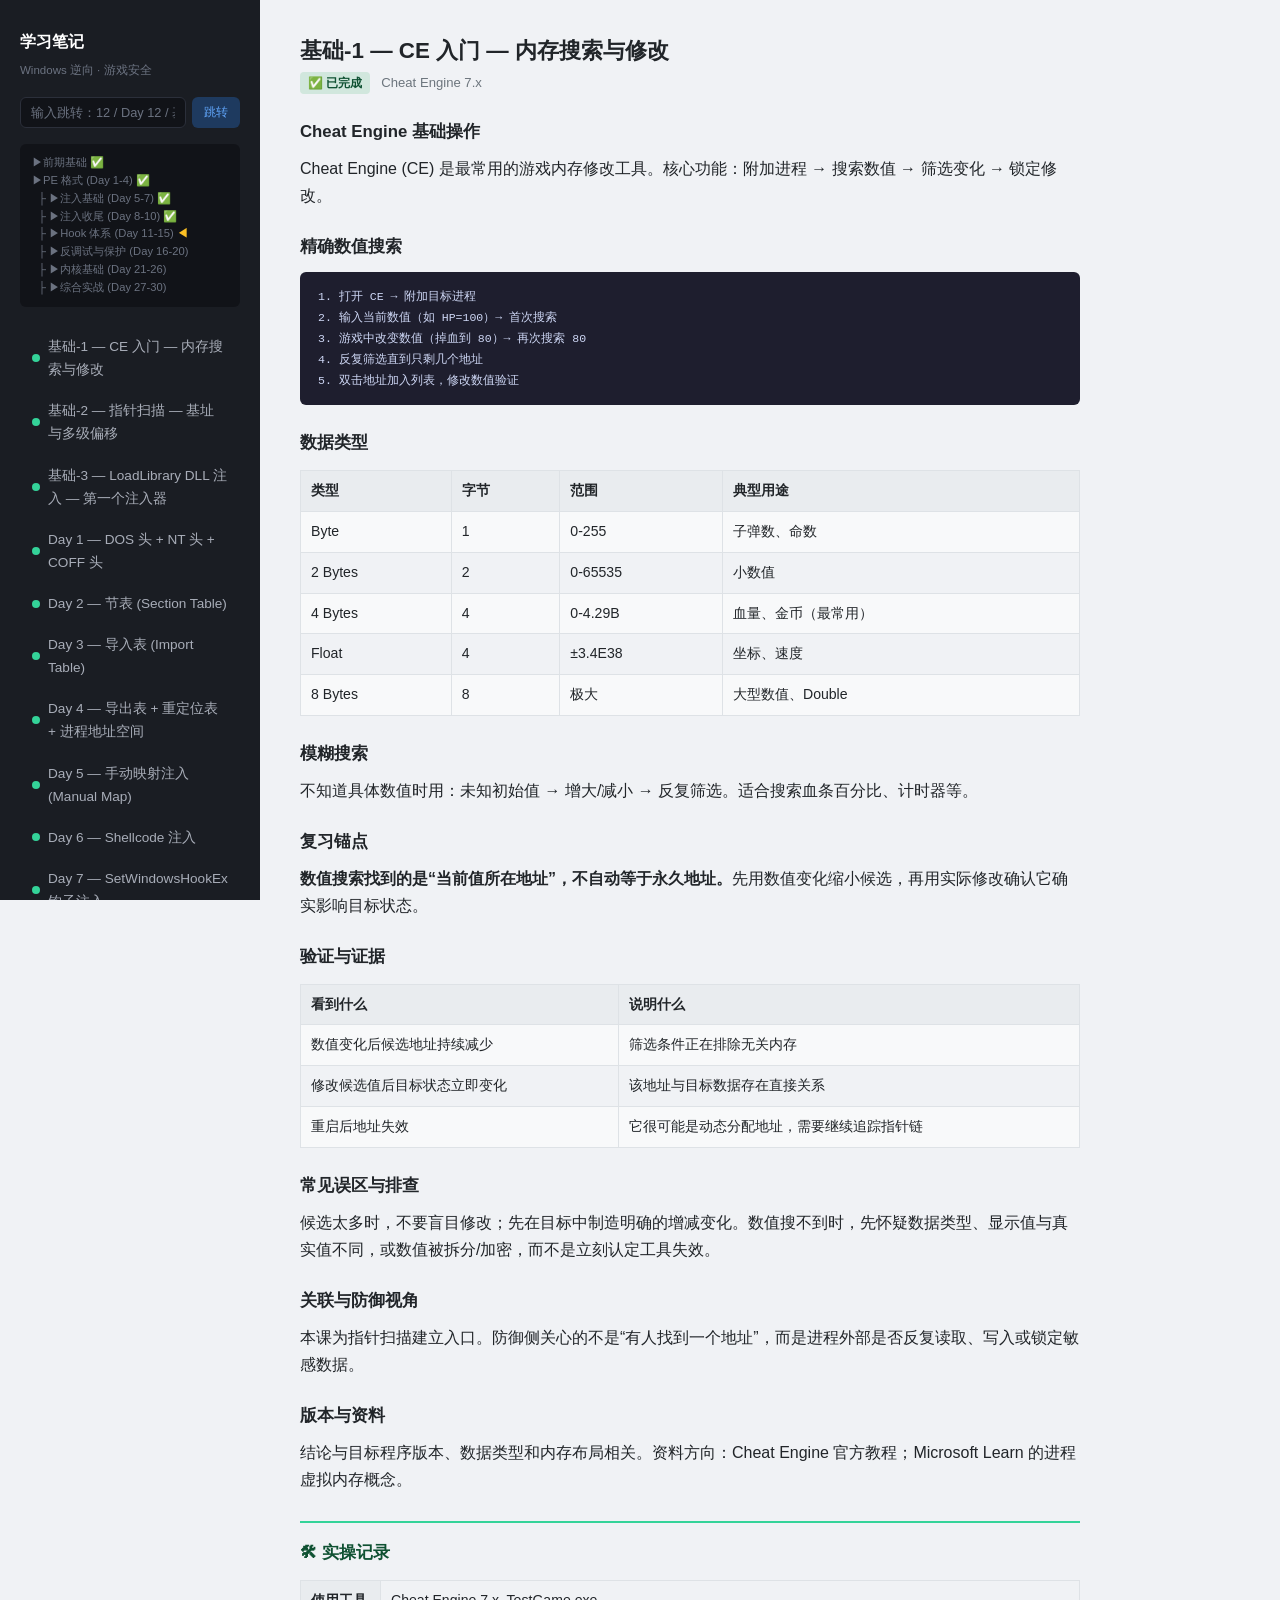
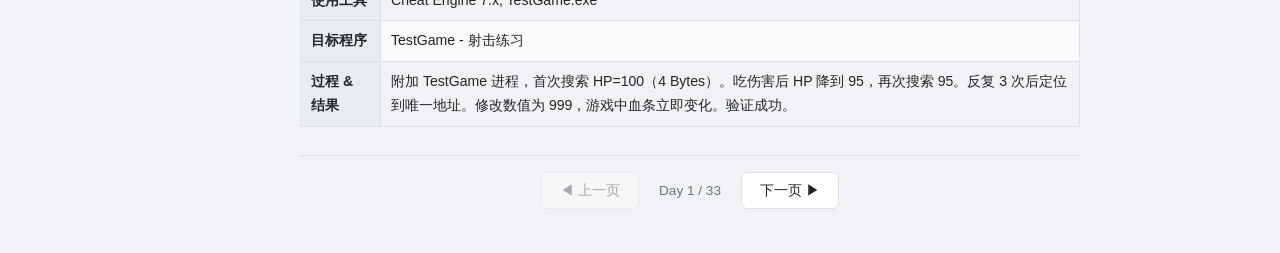
==== index.html @ 46ba1828 "网站体验: 手机端目录折叠按钮 + 页码跳转输入框, 修复基础页页码显示" ====
<!DOCTYPE html>
<html lang="zh-CN">
<head>
<meta charset="UTF-8">
<meta name="viewport" content="width=device-width, initial-scale=1.0">
<title>Windows 逆向 & 游戏安全 — 小佳的学习笔记</title>
<style>
:root{--bg:#f0f2f5;--sidebar-bg:#1a1d23;--sidebar-text:#a8adb8;--card:#fff;--text:#212529;--muted:#6c757d;--border:#dee2e6;--accent:#0d6efd;--code-bg:#f1f3f5;--table-stripe:#f8f9fa;--tag-done:#d1e7dd;--tag-text:#0f5132;--sw:260px}
*{box-sizing:border-box;margin:0;padding:0}
body{font-family:-apple-system,BlinkMacSystemFont,"Segoe UI",Roboto,"Noto Sans SC",sans-serif;background:var(--bg);color:var(--text);line-height:1.7;display:flex;min-height:100vh}
.sidebar{position:fixed;top:0;left:0;bottom:0;width:var(--sw);background:var(--sidebar-bg);color:var(--sidebar-text);padding:28px 20px;overflow-y:auto;z-index:10;user-select:none}
.sidebar h2{color:#fff;font-size:1rem;margin-bottom:6px;border:none;padding:0}
.sidebar .sub{font-size:.72rem;color:#6b7280;margin-bottom:16px}
.jump{display:flex;gap:6px;margin:0 0 16px}.jump input{flex:1;min-width:0;background:#111318;border:1px solid #2b2f3a;color:#e0e3eb;border-radius:6px;padding:7px 10px;font-size:.8rem;outline:none}.jump input::placeholder{color:#6b7280}.jump input:focus{border-color:#60a5fa}.jump button{flex-shrink:0;background:#1e3a5f;color:#60a5fa;border:none;border-radius:6px;padding:0 12px;font-size:.78rem;cursor:pointer}.jump button:hover{background:#274b78}
.menu-toggle{display:none}
.sidebar .roadmap{font-size:.7rem;line-height:1.6;color:#6b7280;background:#111318;border-radius:6px;padding:10px 12px;margin-bottom:20px;white-space:pre-wrap}
.sidebar .roadmap .here{color:#fbbf24;font-weight:600}
.sidebar .roadmap .done{color:#34d399}
.sidebar nav a{display:flex;align-items:center;gap:8px;padding:8px 12px;border-radius:6px;color:var(--sidebar-text);text-decoration:none;font-size:.85rem;transition:all .15s;margin-bottom:2px}
.sidebar nav a:hover{background:#262930;color:#e0e3eb}
.sidebar nav a.active{background:#1e3a5f;color:#60a5fa;font-weight:600}
.sidebar nav a .dot{width:8px;height:8px;border-radius:50%;background:#374151;flex-shrink:0}
.sidebar nav a.active .dot{background:#60a5fa}
.sidebar nav a.done .dot{background:#34d399}
.sidebar .progress{margin-top:20px;font-size:.75rem;color:#6b7280;border-top:1px solid #262930;padding-top:14px}
.sidebar .progress .bar{height:4px;background:#262930;border-radius:2px;margin-top:6px;overflow:hidden}
.sidebar .progress .bar .fill{height:100%;background:#34d399;border-radius:2px;transition:width .4s}
.main{margin-left:var(--sw);flex:1;display:flex;flex-direction:column;min-height:100vh}
.pc{flex:1;display:flex;flex-direction:column;padding:32px 40px 20px;max-width:860px;width:100%}
.page{display:none;flex:1}
.page.active{display:block}
.page h2{font-size:1.4rem;margin-bottom:2px}
.page .day-meta{color:var(--muted);font-size:.82rem;margin-bottom:20px}
.tag{display:inline-block;padding:1px 8px;border-radius:4px;font-size:.75rem;font-weight:600}
.tag-done{background:var(--tag-done);color:var(--tag-text)}
h3{font-size:1.05rem;margin:24px 0 8px}
p{margin:8px 0}
table{width:100%;border-collapse:collapse;margin:12px 0;font-size:.88rem}
th,td{padding:8px 10px;border:1px solid var(--border);text-align:left}
th{background:#e9ecef;font-weight:600}
tr:nth-child(even) td{background:var(--table-stripe)}
pre{background:#1e1e2e;color:#cdd6f4;padding:14px 18px;border-radius:6px;overflow-x:auto;margin:10px 0;font-size:.85rem;line-height:1.55}
code{font-family:"Cascadia Code","Fira Code","JetBrains Mono",monospace;font-size:.85em}
:not(pre)>code{background:var(--code-bg);padding:1px 5px;border-radius:3px;color:#d6336c}
pre code{background:none;padding:0;color:inherit}
.practice-box{margin-top:28px;border-top:2px solid #34d399;padding-top:16px}
.practice-box h3{color:#0f5132;margin-top:0}
.review-box{border-left:4px solid #0d6efd;background:#eef5ff;padding:12px 16px;margin:0 0 18px;border-radius:6px}.review-box h3{color:#0b4d9b;margin:0 0 6px}.review-box p{margin:4px 0}
.planned-box{margin-top:18px;border-left:4px solid #fbbf24;background:#fff8e1;padding:14px 16px;border-radius:6px}
.planned-box h3{color:#92400e;margin-top:0}
.planned-box p{color:#5f4b1b}
.nav-bar{display:flex;align-items:center;justify-content:center;gap:20px;padding:16px 0 24px;border-top:1px solid var(--border);margin-top:16px}
.nav-bar button{padding:8px 18px;border:1px solid var(--border);background:var(--card);border-radius:6px;cursor:pointer;font-size:.88rem;color:var(--text);transition:all .15s}
.nav-bar button:hover{background:#e9ecef}
.nav-bar button:disabled{opacity:.35;cursor:default}
.nav-bar .pi{font-size:.85rem;color:var(--muted);min-width:60px;text-align:center}
@media(max-width:768px){body{display:block}.sidebar{position:static;width:100%;max-height:none;padding:14px 16px}.main{margin-left:0}.pc{padding:20px 18px}.sidebar .roadmap{margin-bottom:12px}.menu-toggle{display:block;width:100%;margin:0 0 10px;background:#262930;color:#e0e3eb;border:none;border-radius:6px;padding:9px 12px;font-size:.82rem;cursor:pointer;text-align:left}.menu-toggle::after{content:" ▾"}.sidebar.open .menu-toggle::after{content:" ▴"}.sidebar nav{display:none}.sidebar.open nav{display:block;max-height:52vh;overflow-y:auto}}
.log-section{margin-top:16px;font-size:.7rem;color:#6b7280;border-top:1px solid #262930;padding-top:12px}.log-title{color:#9ca3af;font-weight:600;margin-bottom:8px}.log-entry{margin-bottom:8px}.log-date{color:#fbbf24;margin-bottom:2px}.log-item{color:#6b7280;padding:1px 0}.log-item::before{content:"- ";color:#4b5563}
</style>
</head>
<body>
<div class="sidebar">
<h2>学习笔记</h2>
<div class="sub">Windows 逆向 · 游戏安全</div>
<button class="menu-toggle" id="mt">📚 目录</button>
<div class="jump"><input id="jump" type="text" placeholder="输入跳转：12 / Day 12 / 基础-2" autocomplete="off"><button id="jb">跳转</button></div>
<div class="roadmap">▶前期基础<span class="done"> ✅</span>
▶PE 格式 (Day 1-4)<span class="done"> ✅</span>
  ├ ▶注入基础 (Day 5-7)<span class="done"> ✅</span>
  ├ ▶注入收尾 (Day 8-10)<span class="done"> ✅</span>
  ├ ▶Hook 体系 (Day 11-15)<span class="here"> ◀</span>
  ├ ▶反调试与保护 (Day 16-20)
  ├ ▶内核基础 (Day 21-26)
  ├ ▶综合实战 (Day 27-30)
</div>
<nav>
    <a href="#" data-day="f0" class="done"><span class="dot"></span>基础-1 — CE 入门 — 内存搜索与修改</a>
    <a href="#" data-day="f1" class="done"><span class="dot"></span>基础-2 — 指针扫描 — 基址与多级偏移</a>
    <a href="#" data-day="f2" class="done"><span class="dot"></span>基础-3 — LoadLibrary DLL 注入 — 第一个注入器</a>
    <a href="#" data-day="1" class="done"><span class="dot"></span>Day 1 — DOS 头 + NT 头 + COFF 头</a>
    <a href="#" data-day="2" class="done"><span class="dot"></span>Day 2 — 节表 (Section Table)</a>
    <a href="#" data-day="3" class="done"><span class="dot"></span>Day 3 — 导入表 (Import Table)</a>
    <a href="#" data-day="4" class="done"><span class="dot"></span>Day 4 — 导出表 + 重定位表 + 进程地址空间</a>
    <a href="#" data-day="5" class="done"><span class="dot"></span>Day 5 — 手动映射注入 (Manual Map)</a>
    <a href="#" data-day="6" class="done"><span class="dot"></span>Day 6 — Shellcode 注入</a>
    <a href="#" data-day="7" class="done"><span class="dot"></span>Day 7 — SetWindowsHookEx 钩子注入</a>
    <a href="#" data-day="8" class="done"><span class="dot"></span>Day 8 — APC 注入 (QueueUserAPC)</a>
    <a href="#" data-day="9" class="done"><span class="dot"></span>Day 9 — 注入体系总结</a>
    <a href="#" data-day="10" class="done"><span class="dot"></span>Day 10 — 注入检测视角</a>
    <a href="#" data-day="11" class="done"><span class="dot"></span>Day 11 — x64 汇编 + IAT Hook</a>
    <a href="#" data-day="12"><span class="dot"></span>Day 12 — Inline Hook</a>
    <a href="#" data-day="13"><span class="dot"></span>Day 13 — VTable Hook</a>
    <a href="#" data-day="14"><span class="dot"></span>Day 14 — VEH Hook + SEH 对比</a>
    <a href="#" data-day="15"><span class="dot"></span>Day 15 — 硬件断点 (HWBP)</a>
    <a href="#" data-day="16"><span class="dot"></span>Day 16 — 调试器原理</a>
    <a href="#" data-day="17"><span class="dot"></span>Day 17 — 反调试基础</a>
    <a href="#" data-day="18"><span class="dot"></span>Day 18 — 高级反调试</a>
    <a href="#" data-day="19"><span class="dot"></span>Day 19 — 绕过反调试</a>
    <a href="#" data-day="20"><span class="dot"></span>Day 20 — 软件保护综述</a>
    <a href="#" data-day="21"><span class="dot"></span>Day 21 — 内核架构基础</a>
    <a href="#" data-day="22"><span class="dot"></span>Day 22 — 内核回调机制</a>
    <a href="#" data-day="23"><span class="dot"></span>Day 23 — SSDT Hook 原理</a>
    <a href="#" data-day="24"><span class="dot"></span>Day 24 — 驱动通信 + 对象生命周期</a>
    <a href="#" data-day="25"><span class="dot"></span>Day 25 — 过滤器驱动概念</a>
    <a href="#" data-day="26"><span class="dot"></span>Day 26 — 内核对象管理</a>
    <a href="#" data-day="27"><span class="dot"></span>Day 27 — 游戏逆向实战</a>
    <a href="#" data-day="28"><span class="dot"></span>Day 28 — 游戏数据分析</a>
    <a href="#" data-day="29"><span class="dot"></span>Day 29 — 反外挂分析</a>
    <a href="#" data-day="30"><span class="dot"></span>Day 30 — 综合闭环项目</a>
</nav>
<div class="progress">课程 Day：11/30 · 前期基础：3/3<div class="bar"><div class="fill" style="width:37%"></div></div></div>
<div class="log-section">
<div class="log-title">📅 学习日志</div>
<div class="log-entry"><div class="log-date">2026-07-29</div><div class="log-items"><div class="log-item">Day 7: SetWindowsHookEx 钩子注入 — 编译→踩坑共享段→修复→全系统实测18000+次</div><div class="log-item">网站工具化: days.json + build.js 一键生成，告别编码问题</div><div class="log-item">TestGame 重写: Win32 GDI 射击游戏，全局变量暴露关键数据</div><div class="log-item">学习日志板块 + 实操记录板块上线</div></div></div><div class="log-entry"><div class="log-date">2026-07-28</div><div class="log-items"><div class="log-item">Day 1-4: PE 格式 — DOS头/NT头/COFF头/节表/导入表/导出表/重定位表</div><div class="log-item">Day 5: 手动映射注入 (Manual Map) — 7步实现，模块列表不可见</div><div class="log-item">Day 6: Shellcode 注入 — PEB走法 + MASM汇编 + 裸字节码</div></div></div><div class="log-entry"><div class="log-date">2026-07-27</div><div class="log-items"><div class="log-item">基础-1: CE 入门 — 精确搜索、模糊搜索、数据类型</div><div class="log-item">基础-2: 指针扫描 — 基址+多级偏移、动态vs静态指针</div><div class="log-item">基础-3: LoadLibrary DLL 注入 — 第一个注入器 + 锁血 DLL</div></div></div><div class="log-entry"><div class="log-date">2026-07-31</div><div class="log-items"><div class="log-item">Day 8: APC 注入 (QueueUserAPC) — Alertable State 硬前提，实验 A/B 对比验证</div><div class="log-item">Day 9: 注入体系总结 — 六种方式对比、统一分析五问、线程劫持原理与反作弊证据链</div><div class="log-item">踩坑：LoadLibraryA 不能处理中文路径，改用 LoadLibraryW；MSVC UTF-8 源文件需 /utf-8</div><div class="log-item">新增 APCInjector + AlertableTarget 项目，统一输出到 学习/x64/Debug/</div><div class="log-item">笔记优化：前期基础与 Day 1-8 补齐复习锚点、验证证据、误区排查、逆向/防御视角和官方资料方向</div></div></div>
</div>

</div>
<div class="main"><div class="pc">

    <div class="page active" data-day="f0">
      <h2>基础-1 — CE 入门 — 内存搜索与修改</h2>
      <div class="day-meta"><span class="tag tag-done">✅ 已完成</span> &nbsp; Cheat Engine 7.x</div>
      <h3>Cheat Engine 基础操作</h3><p>Cheat Engine (CE) 是最常用的游戏内存修改工具。核心功能：附加进程 → 搜索数值 → 筛选变化 → 锁定修改。</p><h3>精确数值搜索</h3><pre><code>1. 打开 CE → 附加目标进程
2. 输入当前数值（如 HP=100）→ 首次搜索
3. 游戏中改变数值（掉血到 80）→ 再次搜索 80
4. 反复筛选直到只剩几个地址
5. 双击地址加入列表，修改数值验证</code></pre><h3>数据类型</h3><table><tr><th>类型</th><th>字节</th><th>范围</th><th>典型用途</th></tr><tr><td>Byte</td><td>1</td><td>0-255</td><td>子弹数、命数</td></tr><tr><td>2 Bytes</td><td>2</td><td>0-65535</td><td>小数值</td></tr><tr><td>4 Bytes</td><td>4</td><td>0-4.29B</td><td>血量、金币（最常用）</td></tr><tr><td>Float</td><td>4</td><td>±3.4E38</td><td>坐标、速度</td></tr><tr><td>8 Bytes</td><td>8</td><td>极大</td><td>大型数值、Double</td></tr></table><h3>模糊搜索</h3><p>不知道具体数值时用：未知初始值 → 增大/减小 → 反复筛选。适合搜索血条百分比、计时器等。</p><h3>复习锚点</h3><p><strong>数值搜索找到的是“当前值所在地址”，不自动等于永久地址。</strong>先用数值变化缩小候选，再用实际修改确认它确实影响目标状态。</p><h3>验证与证据</h3><table><tr><th>看到什么</th><th>说明什么</th></tr><tr><td>数值变化后候选地址持续减少</td><td>筛选条件正在排除无关内存</td></tr><tr><td>修改候选值后目标状态立即变化</td><td>该地址与目标数据存在直接关系</td></tr><tr><td>重启后地址失效</td><td>它很可能是动态分配地址，需要继续追踪指针链</td></tr></table><h3>常见误区与排查</h3><p>候选太多时，不要盲目修改；先在目标中制造明确的增减变化。数值搜不到时，先怀疑数据类型、显示值与真实值不同，或数值被拆分/加密，而不是立刻认定工具失效。</p><h3>关联与防御视角</h3><p>本课为指针扫描建立入口。防御侧关心的不是“有人找到一个地址”，而是进程外部是否反复读取、写入或锁定敏感数据。</p><h3>版本与资料</h3><p>结论与目标程序版本、数据类型和内存布局相关。资料方向：Cheat Engine 官方教程；Microsoft Learn 的进程虚拟内存概念。</p>
      <div class="practice-box">
        <h3>🛠 实操记录</h3>
        <table>
          <tr><th style="width:80px">使用工具</th><td>Cheat Engine 7.x, TestGame.exe</td></tr>
          <tr><th>目标程序</th><td>TestGame - 射击练习</td></tr>
          <tr><th>过程 & 结果</th><td>附加 TestGame 进程，首次搜索 HP=100（4 Bytes）。吃伤害后 HP 降到 95，再次搜索 95。反复 3 次后定位到唯一地址。修改数值为 999，游戏中血条立即变化。验证成功。</td></tr>
        </table>
      </div>
    </div>

    <div class="page" data-day="f1">
      <h2>基础-2 — 指针扫描 — 基址与多级偏移</h2>
      <div class="day-meta"><span class="tag tag-done">✅ 已完成</span> &nbsp; Cheat Engine 指针扫描</div>
      <h3>为什么需要指针扫描</h3><p>重启游戏后，之前找到的地址会失效——因为数据在内存中的位置每次都在变（ASLR、动态分配）。但<strong>基址不变</strong>，只需要找到从基址到数据的指针链。</p><h3>CE 指针扫描流程</h3><pre><code>1. 找到血量的动态地址
2. 右键 → 「找出是什么访问了这个地址」
3. 游戏中让血量变化，CE 捕获到访问指令
4. 查看汇编：mov eax, [rcx+0x58] → 偏移 = 0x58
5. 记录 rcx 的值，继续往上追
6. 最终找到：TestGame.exe+0x1F4D8 → +0x0 → +0x58 = 血量</code></pre><h3>多级指针结构</h3><pre><code>[TestGame.exe + 0x1F4D8]  ← 基址（不变）
       ↓
    [g_pPlayer]           ← 第 1 级指针
       ↓ +0x58
    [HP = 100]             ← 最终数据</code></pre><h3>静态指针 vs 动态指针</h3><table><tr><th>类型</th><th>重启后</th><th>怎么找</th></tr><tr><td>动态地址</td><td>❌ 失效</td><td>每次重新搜</td></tr><tr><td>静态指针（基址+偏移）</td><td>✅ 永久有效</td><td>指针扫描 + 人工验证</td></tr></table><h3>复习锚点</h3><p><strong>动态地址会变，能跨重启复现的是“模块基址 + 指针解引用 + 偏移”的关系。</strong>偏移不是地址本身，而是对象内部字段相对某个指针的距离。</p><h3>验证与证据</h3><table><tr><th>检查</th><th>合格现象</th></tr><tr><td>重启目标程序</td><td>原动态地址改变，但同一条指针链仍能到达正确数据</td></tr><tr><td>查看访问指令</td><td>能把类似 <code>[rcx+offset]</code> 拆成对象指针与字段偏移</td></tr><tr><td>更换一次游戏状态</td><td>指针链读取的值随对象状态同步变化</td></tr></table><h3>常见误区与排查</h3><p>不要把寄存器当前值当成永久基址；寄存器只是某次执行时的临时上下文。指针链重启失效时，先检查模块版本、对象生命周期和中间层是否选错。</p><h3>关联与防御视角</h3><p>本课把“数据地址”推进到“对象结构”。后续逆向看到 <code>[rcx+0x58]</code> 时，应自然想到它可能是对象字段访问。防御侧则更关注异常读写是否围绕稳定模块偏移和敏感对象展开。</p><h3>版本与资料</h3><p>ASLR 会改变模块加载基址，程序更新也可能改变偏移。资料方向：Microsoft Learn 的地址空间布局与 Windows 调试文档。</p>
      <div class="practice-box">
        <h3>🛠 实操记录</h3>
        <table>
          <tr><th style="width:80px">使用工具</th><td>Cheat Engine 7.x, TestGame.exe</td></tr>
          <tr><th>目标程序</th><td>TestGame — 血量 g_nHP (全局变量)</td></tr>
          <tr><th>过程 & 结果</th><td>CE 找到血量动态地址后，使用「找出是什么访问了这个地址」捕获到 mov 指令。追踪 rcx 寄存器值，向上回溯找到基址 TestGame.exe+偏移。重启游戏验证：指针链仍然有效，CE 直接显示当前血量。</td></tr>
        </table>
      </div>
    </div>

    <div class="page" data-day="f2">
      <h2>基础-3 — LoadLibrary DLL 注入 — 第一个注入器</h2>
      <div class="day-meta"><span class="tag tag-done">✅ 已完成</span> &nbsp; Visual Studio 2026, C++</div>
      <h3>什么是 DLL 注入</h3><p>把你自己写的 DLL 塞进目标进程的地址空间，让它在目标进程内部执行代码。注入后你的 DLL 就像游戏自己的一部分——可以直接读写游戏内存。</p><h3>LoadLibrary 注入原理（最经典的注入方式）</h3><pre><code>1. OpenProcess — 打开目标进程
2. VirtualAllocEx — 在目标进程里分配内存
3. WriteProcessMemory — 把 DLL 路径字符串写进去
4. CreateRemoteThread — 让目标进程调用 LoadLibraryA(你的DLL路径)
5. Windows 加载器加载你的 DLL → DllMain 执行</code></pre><h3>注入器核心代码</h3><pre><code>HANDLE hProc = OpenProcess(PROCESS_ALL_ACCESS, FALSE, pid);
LPVOID pRemote = VirtualAllocEx(hProc, NULL, 4096,
    MEM_COMMIT | MEM_RESERVE, PAGE_READWRITE);
WriteProcessMemory(hProc, pRemote, dllPath,
    strlen(dllPath) + 1, NULL);
LPTHREAD_START_ROUTINE pLoadLibrary =
    (LPTHREAD_START_ROUTINE)GetProcAddress(
    GetModuleHandleA("kernel32.dll"), "LoadLibraryA");
CreateRemoteThread(hProc, NULL, 0, pLoadLibrary,
    pRemote, 0, NULL);</code></pre><h3>为什么注入后不需要 OpenProcess</h3><p>注入后你的 DLL 跑在游戏进程内部，和游戏共享同一个虚拟地址空间。一个普通指针就能直接读写游戏的内存——不需要跨进程 API。</p><h3>注入技术演进路线</h3><pre><code>基础-3: LoadLibrary 注入（最经典，模块列表可见）
Day 5: 手动映射注入（模块列表不可见，更隐蔽）
Day 6: Shellcode 注入（无 PE 头，无文件落地）
Day 7: 钩子注入（系统被动注入，不碰目标进程）</code></pre><h3>复习锚点</h3><p><strong>LoadLibrary 注入的核心不是“把 DLL 文件复制进去”，而是让目标进程里的 Windows Loader 正常加载该 DLL。</strong>成功后 DLL 与目标共享同一虚拟地址空间。</p><h3>验证与证据</h3><table><tr><th>检查点</th><th>应看到的证据</th></tr><tr><td>模块视图</td><td>目标进程模块列表出现预期 DLL</td></tr><tr><td>线程与入口</td><td>能关联到远程线程与系统加载流程</td></tr><tr><td>DLL 行为</td><td>DllMain 或后续工作线程产生预期、可观察的实验结果</td></tr></table><h3>常见误区与排查</h3><p>路径编码错误会导致加载失败，含中文路径优先使用宽字符版本。位数必须匹配：x64 目标配 x64 DLL；不要在 DllMain 内做长时间工作或依赖复杂初始化。</p><h3>关联与防御视角</h3><p>它是后续 Manual Map 的参照物：前者把 Loader 工作交给系统，后者自己承担。防御侧可关联跨进程句柄、写入 DLL 路径、远程线程和新增模块这条行为链。</p><h3>版本与资料</h3><p>结论受进程架构、权限和 Windows Loader 行为影响。资料方向：Microsoft Learn 的 Dynamic-Link Library Best Practices 与 LoadLibrary 文档。</p>
      <div class="practice-box">
        <h3>🛠 实操记录</h3>
        <table>
          <tr><th style="width:80px">使用工具</th><td>VS2026, ConsoleApplication2.exe (注入器), Dll1.dll (锁血 DLL)</td></tr>
          <tr><th>目标程序</th><td>TestGame — 血量 g_nHP (0x1F4D8), 全局变量</td></tr>
          <tr><th>过程 & 结果</th><td>编译注入器和 DLL。运行 TestGame，记下 PID。运行注入器输入 PID → LoadLibraryA 加载 Dll1.dll → DllMain 中 CreateThread 启动 LockHpThread → 循环将 g_nHP 写为 100。TestGame 血量锁定，CE 验证地址处数值恒为 100。这是学习路线中第一个成功的注入。</td></tr>
        </table>
      </div>
    </div>

    <div class="page" data-day="1">
      <h2>Day 1 — DOS 头 + NT 头 + COFF 头</h2>
      <div class="day-meta"><span class="tag tag-done">✅ 已完成</span></div>
      <h3>PE 文件总览</h3><pre><code>+------------+
|  DOS Header |  — 兼容 MS-DOS
+------------+
| DOS Stub    |  — "This program cannot be run in DOS mode"
+------------+
| PE Signature|  — "PE\0\0"，强制校验位
+------------+
| COFF Header |  — 机器类型、有几个节
+------------+
| Optional    |  — EntryPoint、ImageBase 等
| Header      |
+------------+
| Section     |  — 每个节的名称、大小
| Table       |
+------------+
| .text       |  — 代码节
| .rdata      |  — 只读数据
| .data       |  — 可读写数据
| .reloc      |  — 重定位表
+------------+</code></pre><h3>DOS Header</h3><table><tr><th>偏移</th><th>大小</th><th>字段</th><th>含义</th><th>实测</th></tr><tr><td>0x00</td><td>2B</td><td>e_magic</td><td>DOS 签名 "MZ"</td><td><code>4D 5A</code></td></tr><tr><td>0x3C</td><td>4B</td><td>e_lfanew</td><td>指向 PE 签名的偏移</td><td><code>F8</code> → 0xF8</td></tr></table><h3>PE 签名</h3><p><code>50 45 00 00</code> = <strong>"PE\0\0"</strong>。从「格式选择器」退化成了「强制校验位」。</p><h3>COFF Header — 20 字节</h3><table><tr><th>偏移</th><th>大小</th><th>字段</th><th>含义</th><th>实测</th></tr><tr><td>0xFC</td><td>2B</td><td>Machine</td><td>x64=0x8664</td><td><code>64 86</code></td></tr><tr><td>0xFE</td><td>2B</td><td>NumberOfSections</td><td>有几个节</td><td><code>0A</code> → 10</td></tr><tr><td>0x10C</td><td>2B</td><td>SizeOfOptionalHeader</td><td>OptHeader 大小</td><td><code>F0</code> → 240B</td></tr></table><h3>PE 位数判断（三层）</h3><table><tr><th>层</th><th>字段</th><th>问题</th><th>答案</th></tr><tr><td>1</td><td>PE 签名</td><td>是 PE 格式？</td><td><code>PE\0\0</code> = 是</td></tr><tr><td>2</td><td>Machine</td><td>x86/x64？</td><td><code>0x8664</code> = x64</td></tr><tr><td>3</td><td>Magic</td><td>PE32/PE32+？</td><td><code>0x020B</code> = PE32+</td></tr></table><h3>复习锚点</h3><p><strong>PE 解析的第一条链是：MZ → e_lfanew → PE\0\0 → COFF → Optional Header → 节表。</strong>不要靠固定偏移猜结构，始终让前一个字段指向下一个结构。</p><h3>已验证结论与调试证据</h3><p>用 HxD 按偏移验证 MZ、<code>e_lfanew</code>、PE 签名、Machine 和 Magic。Machine 回答“目标机器架构”，Magic 回答“PE32 还是 PE32+”，两者不是同一个问题。</p><h3>常见误区与排查</h3><p><code>e_lfanew</code> 是文件偏移，不是内存 RVA。看到 <code>0x8664</code> 不能跳过 Magic 判断；分析损坏样本时，应先检查每次跳转是否仍落在文件边界内。</p><h3>关联与防御视角</h3><p>Day 2 的节表、Day 3 的导入表和 Day 4 的重定位都从这里继续。分析者和防御工具都应先验证头部一致性，避免把伪造或截断数据当作正常 PE。</p><h3>版本与资料</h3><p>x86/x64 的 Optional Header 结构不同。资料方向：Microsoft 的 PE/COFF Specification。</p>
      <div class="practice-box">
        <h3>🛠 实操记录</h3>
        <table>
          <tr><th style="width:80px">使用工具</th><td>HxD</td></tr>
          <tr><th>目标程序</th><td>Dll1.dll（自编译锁血 DLL）</td></tr>
          <tr><th>过程 & 结果</th><td>用 HxD 逐个验证 DOS Header (MZ)、e_lfanew (0xF8)、PE 签名 (PE\0\0)、Machine (0x8664=x64)、Magic (0x020B=PE32+)。从文件头一步步数偏移，确认 0x3C → 0xF8 → PE 签名 → COFF Header 的跳转链。</td></tr>
        </table>
      </div>
    </div>

    <div class="page" data-day="2">
      <h2>Day 2 — 节表 (Section Table)</h2>
      <div class="day-meta"><span class="tag tag-done">✅ 已完成</span></div>
      <h3>节表在哪</h3><pre><code>节表起始 = 0xF8 + 0x18 + 0xF0 = 0x200</code></pre><p>每项 40 字节，共 10 个节。</p><h3>节表结构（40 字节）</h3><table><tr><th>偏移</th><th>大小</th><th>字段</th><th>含义</th></tr><tr><td>+0x00</td><td>8B</td><td>Name</td><td>节名</td></tr><tr><td>+0x08</td><td>4B</td><td>VirtualSize</td><td>内存大小</td></tr><tr><td>+0x0C</td><td>4B</td><td>VirtualAddress</td><td>RVA</td></tr><tr><td>+0x10</td><td>4B</td><td>SizeOfRawData</td><td>文件大小</td></tr><tr><td>+0x14</td><td>4B</td><td>PointerToRawData</td><td>文件偏移</td></tr><tr><td>+0x24</td><td>4B</td><td>Characteristics</td><td>节属性</td></tr></table><h3>核心概念</h3><p><strong>PointerToRawData</strong> = 文件地址，<strong>VirtualAddress</strong> = RVA。文件和内存是两个坐标系。</p><h3>FileAlignment vs SectionAlignment</h3><table><tr><th>参数</th><th>值</th><th>含义</th></tr><tr><td>FileAlignment</td><td>0x200</td><td>文件对齐</td></tr><tr><td>SectionAlignment</td><td>0x1000</td><td>内存对齐（页）</td></tr></table><h3>常见节</h3><table><tr><th>节名</th><th>作用</th><th>为什么重要</th></tr><tr><td>.text</td><td>代码</td><td>Hook 改这里</td></tr><tr><td>.rdata</td><td>只读数据</td><td>导入/导出表</td></tr><tr><td>.data</td><td>全局变量</td><td>CE 搜的值在这</td></tr><tr><td>.reloc</td><td>重定位</td><td>ASLR 修正</td></tr></table><h3>复习锚点</h3><p><strong>文件偏移、RVA、VA 是三套坐标。</strong>节表负责把“文件里哪一段字节”对应到“加载后内存里的哪一段区域”。</p><h3>已验证结论与调试证据</h3><p>用 <code>e_lfanew + 0x18 + SizeOfOptionalHeader</code> 定位节表，再以每项 40 字节遍历。用 <code>PointerToRawData</code> 找文件内容，用 <code>VirtualAddress</code> 判断其加载后的 RVA。</p><h3>常见误区与排查</h3><p>不要把 <code>SizeOfRawData</code> 与 <code>VirtualSize</code> 当成相同概念；前者描述文件，后者描述内存。遇到地址换算错误时，先写清当前值属于哪套坐标，再决定是否加 ImageBase 或减去节的 RVA。</p><h3>关联与防御视角</h3><p>Manual Map 必须按节复制并建立正确内存布局；IAT Hook 也依赖对 <code>.rdata</code> 等区域的正确判断。防御侧可把不合理的节属性、重叠布局或可执行可写节作为可疑证据之一。</p><h3>版本与资料</h3><p>对齐值由样本的 Optional Header 决定，不能硬编码。资料方向：Microsoft 的 PE/COFF Specification。</p>
      <div class="practice-box">
        <h3>🛠 实操记录</h3>
        <table>
          <tr><th style="width:80px">使用工具</th><td>HxD</td></tr>
          <tr><th>目标程序</th><td>Dll1.dll</td></tr>
          <tr><th>过程 & 结果</th><td>从 0x200 开始遍历节表，数出 10 个节。验证 PointerToRawData（文件地址）和 VirtualAddress（RVA）的对应关系，理解 FileAlignment (0x200) vs SectionAlignment (0x1000)。</td></tr>
        </table>
      </div>
    </div>

    <div class="page" data-day="3">
      <h2>Day 3 — 导入表 (Import Table)</h2>
      <div class="day-meta"><span class="tag tag-done">✅ 已完成</span></div>
      <h3>导入表在哪</h3><p>Optional Header 的 DataDirectory[1]，Dll1.dll 中 RVA=0x20348。</p><h3>IMAGE_IMPORT_DESCRIPTOR（20 字节）</h3><table><tr><th>字段</th><th>大小</th><th>含义</th></tr><tr><td>OriginalFirstThunk</td><td>4B</td><td>INT 的 RVA</td></tr><tr><td>TimeDateStamp</td><td>4B</td><td>绑定时间戳</td></tr><tr><td>ForwarderChain</td><td>4B</td><td>转发链</td></tr><tr><td>Name</td><td>4B</td><td>DLL 名字 RVA</td></tr><tr><td>FirstThunk</td><td>4B</td><td>IAT 的 RVA</td></tr></table><h3>INT vs IAT</h3><table><tr><th></th><th>INT</th><th>IAT</th></tr><tr><td>加载后</td><td>不变，保持函数名</td><td>被覆写为真实地址</td></tr><tr><td>比喻</td><td>购物清单</td><td>收货地址</td></tr></table><h3>IAT Hook 原理</h3><p>程序代码不变，IAT 槽位被调包——把 IAT 里的函数地址替换成你的 Hook 地址。作弊场景：Hook Present 画透视。</p><h3>复习锚点</h3><p><strong>导入表记录“我需要谁的函数”，IAT 是 Loader 最终填入“实际函数地址”的位置。</strong>程序通常通过 IAT 间接调用外部 API。</p><h3>已验证结论与调试证据</h3><p>沿 DataDirectory[Import] 找到 <code>IMAGE_IMPORT_DESCRIPTOR</code>，再分别观察 DLL 名、INT 与 IAT。加载前后最关键的变化是：IAT 槽位从名称/序号信息变为可调用地址。</p><h3>常见误区与排查</h3><p>INT 与 IAT 不是重复表；IAT 会被 Loader 改写。没有看到某个 API 的 IAT 并不证明程序没有使用它，程序也可能通过 <code>GetProcAddress</code> 动态解析。</p><h3>关联与防御视角</h3><p>IAT Hook 依赖“改槽位、不改调用点”的思路，也是 Day 11 的基础。防御或完整性检查可把 IAT 指向不可信模块、不可执行地址或异常私有内存作为进一步分析线索。</p><h3>版本与资料</h3><p>导入结构随 PE32/PE32+ 的指针宽度不同而变化。资料方向：Microsoft PE/COFF Specification 与 Windows Loader 文档。</p>
      <div class="practice-box">
        <h3>🛠 实操记录</h3>
        <table>
          <tr><th style="width:80px">使用工具</th><td>HxD</td></tr>
          <tr><th>目标程序</th><td>Dll1.dll</td></tr>
          <tr><th>过程 & 结果</th><td>定位导入表 RVA (0x20348)，手动跟 IMAGE_IMPORT_DESCRIPTOR 结构。看到 kernel32.dll、user32.dll 的导入描述符，理解 INT（购物清单）和 IAT（收货地址）的区别。</td></tr>
        </table>
      </div>
    </div>

    <div class="page" data-day="4">
      <h2>Day 4 — 导出表 + 重定位表 + 进程地址空间</h2>
      <div class="day-meta"><span class="tag tag-done">✅ 已完成</span></div>
      <h3>导出表</h3><p>列出「我能给外部提供哪些函数」。GetProcAddress 运行时查导出表。</p><table><tr><th>时机</th><th>怎么找</th><th>谁来的</th></tr><tr><td>加载时</td><td>读导入表→查导出表→填 IAT</td><td>系统自动</td></tr><tr><td>运行时</td><td>GetProcAddress→查导出表</td><td>你手动调</td></tr></table><h3>重定位表</h3><p>ASLR 下 DLL 基址变了，里头的绝对地址全错了。重定位表是「需修正的地址清单」，每条 RVA 加 delta。Dll1.dll 有 3 块、28 个条目。</p><h3>进程地址空间</h3><p><strong>为什么 DLL 注入后无需 OpenProcess？</strong> 注入后 DLL 跑在游戏进程内部，共享同一虚拟地址空间——一个普通指针就能直接读写。</p><pre><code>注入前：你的进程 →[OpenProcess+WPM]→ 游戏进程
注入后：[游戏] [你的DLL] → 指针直接访问</code></pre><h3>复习锚点</h3><p><strong>导出表是模块“能提供什么”，导入表是模块“需要什么”，重定位表是 ASLR 后“哪些绝对地址要修正”。</strong>三者一起解释了模块如何被定位、互相连接并运行。</p><h3>已验证结论与调试证据</h3><p>导出函数可通过名称或序号定位；重定位时比较首选 ImageBase 与实际加载基址，差值就是要应用的 delta。注入 DLL 后，普通指针能直接访问目标数据，是因为代码已在目标进程自己的虚拟地址空间中执行。</p><h3>常见误区与排查</h3><p>RVA 不是绝对地址；VA 通常需要 ImageBase + RVA。ASLR 下不能假设 DLL 永远装在首选基址；若重定位目录缺失或处理错误，映射后的绝对地址会失效。</p><h3>关联与防御视角</h3><p>Day 5 手动映射必须处理重定位，Day 6 的位置无关代码则尽量避免绝对地址依赖。防御侧可检查模块映像、重定位和内存映射是否与正常 Loader 行为相符。</p><h3>版本与资料</h3><p>ASLR 与系统缓解策略会影响实际加载基址。资料方向：Microsoft PE/COFF Specification、ASLR 和进程地址空间文档。</p>
      <div class="practice-box">
        <h3>🛠 实操记录</h3>
        <table>
          <tr><th style="width:80px">使用工具</th><td>HxD, VS2026</td></tr>
          <tr><th>目标程序</th><td>Dll1.dll</td></tr>
          <tr><th>过程 & 结果</th><td>验证导出表的 GetProcAddress 查找流程。理解 ASLR 下重定位表的作用——基址变了，绝对地址全错，需重定位表逐个修正。理解 DLL 注入后在目标地址空间内为何不用 OpenProcess。</td></tr>
        </table>
      </div>
    </div>

    <div class="page" data-day="5">
      <h2>Day 5 — 手动映射注入 (Manual Map)</h2>
      <div class="day-meta"><span class="tag tag-done">✅ 已完成</span> &nbsp; B站「Manual Map 手动映射注入 实现原理」</div>
      <h3>两种注入区别</h3><table><tr><th></th><th>LoadLibrary</th><th>手动映射</th></tr><tr><td>谁干活</td><td>Windows 加载器</td><td>你自己 (~200行)</td></tr><tr><td>模块列表可见？</td><td>✅</td><td>❌</td></tr><tr><td>LoadImageNotify？</td><td>✅</td><td>❌</td></tr><tr><td>CRT 可用？</td><td>✅</td><td>❌</td></tr><tr><td>隐蔽性</td><td>低</td><td>高</td></tr></table><h3>七个步骤</h3><pre><code>1. 解析 PE 头
2. VirtualAllocEx 远程分配内存
3. WriteProcessMemory 复制节
4. 修正重定位表
5. 填充 IAT
6. 跳过 DllMain (CRT未初始化)
7. CreateRemoteThread(基址+导出函数RVA)</code></pre><h3>extern "C" 防 mangling</h3><pre><code>extern "C" __declspec(dllexport) void LockHpThread() { }</code></pre><h3>实测</h3><pre><code>[*] PE 解析成功, SizeOfImage=0x25000
[*] 远程内存: 0x22059d90000
[*] 重定位: 27项 | 导入: 52项
[+] 注入完成，模块列表不可见！</code></pre><h3>复习锚点</h3><p><strong>Manual Map 的本质是：把 Windows Loader 原本负责的 PE 映射、重定位、导入解析等工作交给自己处理。</strong>“模块列表看不见”不等于“内存里没有 DLL 内容”。</p><h3>已验证结论与调试证据</h3><p>对照 PE 头的 <code>SizeOfImage</code>、节表、重定位目录与导入目录，检查远程内存布局是否符合预期。模块列表缺少 DLL 只能证明它未以正常 Loader 路径登记，不能单独证明映射成功或安全。</p><h3>常见误区与排查</h3><p>漏掉重定位、导入修复、TLS 或运行时初始化，都会造成不同阶段的失败。<code>extern "C"</code> 只解决导出名修饰问题，不会替你完成 PE Loader 工作。</p><h3>关联与防御视角</h3><p>它把 Day 1-4 的 PE 知识串成实战链路，也与 Shellcode 的“自己解决依赖”形成对比。防御侧可结合私有可执行内存、PE 结构残留、异常线程入口和模块登记缺失来判断，而不是只查模块列表。</p><h3>版本与资料</h3><p>不同编译器运行时、TLS 使用方式和目标架构都会增加兼容性风险。资料方向：Microsoft PE/COFF Specification 与 DLL 初始化最佳实践。</p>
      <div class="practice-box">
        <h3>🛠 实操记录</h3>
        <table>
          <tr><th style="width:80px">使用工具</th><td>VS2026, ManualMapInjector.exe</td></tr>
          <tr><th>目标程序</th><td>ConsoleApplication1.exe (TestGame, HP=100)</td></tr>
          <tr><th>过程 & 结果</th><td>编译运行 ManualMapInjector，输入 TestGame PID，成功将 Dll1.dll 手动映射注入。TestGame 血量锁定 100。Process Explorer 确认模块列表看不到 Dll1.dll。200 行代码实现比 LoadLibrary 更隐蔽的注入。</td></tr>
        </table>
      </div>
    </div>

    <div class="page" data-day="6">
      <h2>Day 6 — Shellcode 注入</h2>
      <div class="day-meta"><span class="tag tag-done">✅ 已完成</span> &nbsp; B站「Shellcode 注入 x64 PEB」</div>
      <h3>什么是 Shellcode</h3><p>一段裸字节码，没有 PE 加载器、没有 CRT、没有导入表。必须自己从 PEB 找到 kernel32，自己解析导出表，自己动态拿函数地址。<strong>位置无关代码 (PIC)</strong>，shellcode 被放到任意内存地址都能正确执行。</p><h3>x64 PEB 走法</h3><pre><code>GS:[0x60]         → TEB → PEB
PEB + 0x18       → PEB_LDR_DATA
LDR + 0x20       → InMemoryOrderModuleList
[rax]            → 1st: exe (skip)
[rax]            → 2nd: ntdll (skip)
[rax]            → 3rd: kernel32  → InMemoryOrderLinks
[rax + 0x20]     → kernel32.dll base (Win10 x64)</code></pre><h3>Shellcode 执行流程</h3><pre><code>1. PEB walk → kernel32.dll base
2. Parse export table → find "GetProcAddress" by name
3. GetProcAddress(kernel32, "LoadLibraryA")
4. LoadLibraryA("user32.dll")
5. GetProcAddress(user32, "MessageBoxA")
6. MessageBoxA(NULL, "Hello from shellcode!", "Shellcode", MB_OK)</code></pre><h3>与手动映射的区别</h3><table><tr><th></th><th>Manual Map (Day 5)</th><th>Shellcode (Day 6)</th></tr><tr><td>载体</td><td>完整 PE 文件 (DLL)</td><td>裸字节码</td></tr><tr><td>文件落地</td><td>需要 DLL 文件</td><td>不需要任何文件</td></tr><tr><td>API 解析</td><td>自己填 IAT</td><td>自己解析导出表</td></tr><tr><td>隐蔽性</td><td>高（模块列表不可见）</td><td>更高（无文件、无模块）</td></tr></table><h3>实测结果</h3><pre><code>[*] Shellcode: 3480 bytes
[*] PID = 22020
[*] Remote memory: 0x00000178A33E0000
[*] Written 3480 bytes
[*] Remote thread created
     → "Hello from shellcode!" ✅</code></pre><h3>复习锚点</h3><p><strong>Shellcode 是不依赖正常 PE Loader 的机器码；它必须自己解决位置无关、API 定位、调用约定与执行环境。</strong></p><h3>已验证结论与调试证据</h3><p>用调试器观察代码是否从预期内存地址开始执行、是否成功解析目标模块并到达预期 API。x64 下应特别检查参数寄存器、栈空间与调用前后的栈对齐是否合理。</p><h3>常见误区与排查</h3><p>PEB 中的模块遍历顺序不能被当作跨版本的永久保证；硬编码偏移和模块次序会放大兼容性风险。普通 C/C++ 函数依赖导入、全局状态或运行时支持时，不能直接当作 Shellcode 使用。</p><h3>关联与防御视角</h3><p>它与 Manual Map 的共同点是都需要自己处理系统原本替你维护的部分；区别是载体分别是完整 PE 与裸机器码。防御侧重点看私有可执行内存、线程入口、调用栈与不属于可信模块的执行地址。</p><h3>版本与资料</h3><p>GS/TEB/PEB 布局、CFG 等缓解机制与目标架构都影响观察结果。资料方向：Microsoft 的 Windows Internals 文档与 x64 ABI 文档。</p>
      <div class="practice-box">
        <h3>🛠 实操记录</h3>
        <table>
          <tr><th style="width:80px">使用工具</th><td>VS2026, ShellcodeInjector.exe, MASM (ml64.exe)</td></tr>
          <tr><th>目标程序</th><td>ConsoleApplication1.exe (TestGame)</td></tr>
          <tr><th>过程 & 结果</th><td>编译 shellcode.asm (MASM) + main.cpp，3480 字节 shellcode 注入 TestGame，成功弹出 'Hello from shellcode!'。验证 PEB 走法找 kernel32、手动解析导出表、LoadLibraryA 加载 user32.dll、MessageBoxA 弹窗的完整流程。</td></tr>
        </table>
      </div>
    </div>

    <div class="page" data-day="7">
      <h2>Day 7 — SetWindowsHookEx 钩子注入</h2>
      <div class="day-meta"><span class="tag tag-done">✅ 已完成</span> &nbsp; B站「SetWindowsHookEx 全局钩子注入」</div>
      <h3>主动注入 vs 系统被动注入</h3><p>Day 5（手动映射）和 Day 6（Shellcode）都是<strong>主动注入</strong>——你自己调 OpenProcess、VirtualAllocEx、CreateRemoteThread 把代码塞进目标进程。</p><p>Day 7 是<strong>系统被动注入</strong>——你只调用一个合法的 Win32 API 注册钩子，<strong>系统</strong>在目标进程取消息时自动把你的 DLL 拉进去。</p><h3>SetWindowsHookEx 工作流程</h3><pre><code>1. HookSetter.exe 调用 SetWindowsHookExW(WH_GETMESSAGE, GetMsgProc, hDll, 0)
2. 系统记录：全局 WH_GETMESSAGE 钩子已注册
3. 任何 GUI 进程调用 GetMessage/PeekMessage 取消息时：
   → 系统自动加载 HookDll.dll
   → 系统调用 GetMsgProc(nCode, wParam, lParam)
   → 末尾必须调用 CallNextHookEx，传给下一个钩子</code></pre><p><strong>关键：不碰目标进程。</strong>没调 OpenProcess，没调 VirtualAllocEx，没调 CreateRemoteThread。全是系统自己的正常行为。</p><h3>代码架构</h3><p><strong>HookDll.dll</strong>：钩子回调 DLL，导出 GetMsgProc，包含共享段 (.SHARED)</p><p><strong>HookSetter.exe</strong>：LoadLibrary → GetProcAddress → SetWindowsHookEx → 消息循环 → UnhookWindowsHookEx</p><h3>共享段 (.SHARED) 踩坑</h3><table><tr><th></th><th>错误做法</th><th>正确做法</th></tr><tr><td>g_bMsgBoxShown</td><td>放共享段</td><td>每个进程独立</td></tr><tr><td>g_lTotalInjectCount</td><td>—</td><td>放共享段（跨进程计数）</td></tr></table><p>原因：共享段变量在所有进程间是同一块物理内存。后台 GUI 进程先触发 → g_bMsgBoxShown=TRUE → 你开的记事本也不弹窗。</p><h3>注入技术对比</h3><table><tr><th></th><th>LoadLibrary</th><th>手动映射</th><th>Shellcode</th><th>钩子注入</th></tr><tr><td>注入方式</td><td>主动</td><td>主动</td><td>主动</td><td>系统被动</td></tr><tr><td>触发 API</td><td>CreateRemoteThread</td><td>CreateRemoteThread</td><td>CreateRemoteThread</td><td>SetWindowsHookEx</td></tr><tr><td>模块列表可见</td><td>✅</td><td>❌</td><td>❌ 无PE头</td><td>✅</td></tr><tr><td>需要进程句柄</td><td>是</td><td>是</td><td>是</td><td><strong>否</strong></td></tr><tr><td>隐蔽性</td><td>4</td><td>1</td><td>2</td><td>3</td></tr></table><h3>实测</h3><pre><code>[+] 全局 WH_GETMESSAGE 钩子已注册！
→ 打开记事本、浏览器等 GUI 程序 → MessageBox 弹出
HookDll 注入 explorer、VS、WeChat 等十几个进程
累计触发 18000+ 次</code></pre><h3>安全视角</h3><p>系统不阻止 ≠ 反作弊看不见。换 WH_KEYBOARD_LL → Keylogger ⚠️</p><h3>复习锚点</h3><p><strong>SetWindowsHookEx 借系统的消息 Hook 机制让目标 GUI 线程在处理消息时进入回调；依赖消息循环，不是用来“寻找进程”。</strong></p><h3>已验证结论与调试证据</h3><p>验证应分两步：Hook 安装成功，与目标线程实际触发回调。观察目标线程是否有消息循环、DLL 是否被系统加载、回调是否在预期 GUI 行为后发生。</p><h3>常见误区与排查</h3><p>Hook 装上不等于立刻执行；没有消息循环的线程不会自然触发消息型 Hook。共享数据设计出错时，多个进程会看到不一致状态；调试时优先区分“加载失败、Hook 未触发、回调逻辑失败”三层问题。</p><h3>关联与防御视角</h3><p>它是“系统触发型”注入的代表，和 APC 都依赖目标线程满足特定条件。防御侧可关联 Hook 链、异常 DLL、GUI 线程行为和模块加载时间，而非仅凭单一 API 定性。</p><h3>版本与资料</h3><p>桌面隔离、位数和完整性级别会影响 Hook 行为。资料方向：Microsoft Learn 的 SetWindowsHookEx 文档与 Windows 消息机制文档。</p>
      <div class="practice-box">
        <h3>🛠 实操记录</h3>
        <table>
          <tr><th style="width:80px">使用工具</th><td>VS2026, HookSetter.exe, HookDll.dll</td></tr>
          <tr><th>目标程序</th><td>全局 GUI 进程（记事本、explorer、WeChat、KOOK、VS 等）</td></tr>
          <tr><th>过程 & 结果</th><td>运行 HookSetter.exe 注册全局 WH_GETMESSAGE 钩子。打开任何 GUI 程序 → 系统自动注入 HookDll.dll → MessageBox 弹窗显示目标 PID。日志累计触发 18000+ 次。踩坑：g_bMsgBoxShown 误放在共享段，后台进程抢先触发后其他人弹窗全消失。修复：移到非共享段，每进程独立判断。</td></tr>
        </table>
      </div>
    </div>

    <div class="page" data-day="8">
      <h2>Day 8 — APC 注入 (QueueUserAPC)</h2>
      <div class="day-meta"><span class="tag tag-done">✅ 已完成</span> &nbsp; VS2026, APCInjector.exe, AlertableTarget.exe</div>
      <h3>APC = Asynchronous Procedure Call</h3><p>往别人线程里排队塞一个函数调用。不创建新线程，复用已有线程执行代码。类比：CreateRemoteThread = 闯进去开一桌饭，QueueUserAPC = 留张便签等他闲下来自己看。</p><h3>核心术语</h3><table><tr><th>术语</th><th>含义</th><th>类比</th></tr><tr><td>APC 队列</td><td>每个线程一根挂便签的绳子</td><td>便签墙</td></tr><tr><td>QueueUserAPC</td><td>往别人绳子上挂便签</td><td>贴便签</td></tr><tr><td>Alertable State</td><td>线程说"我现在有空看便签"</td><td>翻便签</td></tr><tr><td>KiDeliverApc</td><td>内核取便签、执行回调</td><td>看到便签去开会</td></tr></table><h3>Alertable State 触发 API</h3><p>末尾有 <code>Ex</code> 且第二个参数 <code>TRUE</code>：<code>SleepEx</code>、<code>WaitForSingleObjectEx</code>、<code>WaitForMultipleObjectsEx</code>、<code>MsgWaitForMultipleObjectsEx</code>、<code>SignalObjectAndWait</code></p><p><strong>GetMessage 不进入 Alertable State</strong> — 这是 APC 注入最常见的失败原因。</p><h3>APC 三种类型（弱→强）</h3><pre><code>User Mode APC  &lt;  Normal Kernel APC  &lt;  Special Kernel APC
(QueueUserAPC)     (驱动才能用)         (驱动强制执行)</code></pre><h3>注入流程</h3><pre><code>1. OpenProcess → 打开目标进程
2. VirtualAllocEx → 远程分配内存
3. WriteProcessMemory → 写入 DLL 路径（宽字符）
4. CreateToolhelp32Snapshot(TH32CS_SNAPTHREAD) → 遍历线程
5. 对每个目标 PID 的线程: OpenThread → QueueUserAPC(pLoadLibraryW, hThread, pDllPath)
6. 等线程进入 Alertable State → 内核取出 APC → LoadLibraryW 执行 → DllMain</code></pre><h3>实验 A：TestGame（失败）</h3><p>APCInjector → TestGame：APC 排队成功，但 <code>GetMessageW</code> 不进入 Alertable State，APC 永远不触发，Dll1.dll 不加载。</p><h3>实验 B：AlertableTarget（成功）</h3><p>AlertableTarget 创建 2 个线程分别调用 <code>SleepEx(1000, TRUE)</code> 和 <code>WaitForSingleObjectEx(..., TRUE)</code>。APCInjector 注入 → APC 立即触发 → Dll1.dll 加载成功。</p><h3>六种注入对比</h3><table><tr><th></th><th>LoadLibrary</th><th>ManualMap</th><th>Shellcode</th><th>Hook</th><th>APC</th></tr><tr><td>触发方式</td><td>CreateRemoteThread</td><td>CreateRemoteThread</td><td>CreateRemoteThread</td><td>系统消息机制</td><td>线程 Alertable Wait</td></tr><tr><td>新线程</td><td>✅</td><td>✅</td><td>✅</td><td>❌</td><td>❌</td></tr><tr><td>模块列表</td><td>可见</td><td>不可见</td><td>无PE头</td><td>可见</td><td>可见</td></tr><tr><td>需要句柄</td><td>是</td><td>是</td><td>是</td><td>否</td><td>是</td></tr><tr><td>硬前提</td><td>—</td><td>—</td><td>—</td><td>消息循环</td><td><strong>Alertable State</strong></td></tr></table><h3>踩坑记录</h3><table><tr><th>坑</th><th>现象</th><th>原因</th><th>修复</th></tr><tr><td>GetMessage 不触发</td><td>APC 排队成功，DLL 永不加载</td><td>GetMessage 不进入 Alertable State</td><td>需目标线程调用 *Ex 系列 API</td></tr><tr><td>LoadLibraryA + 中文路径</td><td>LoadLibraryA 返回 NULL</td><td>ANSI 编码不认中文字符</td><td>改用 LoadLibraryW + 宽字符串</td></tr><tr><td>MSVC 源码编码</td><td>宽字符串中文变乱码</td><td>.cpp 是 UTF-8，编译器按 GBK 读</td><td>加编译选项 /utf-8</td></tr></table><h3>复习锚点</h3><p><strong>QueueUserAPC 成功只说明 APC 被排进队列；目标线程必须进入 Alertable State，回调才有机会执行。</strong><code>GetMessage</code> 的消息循环不等于 Alertable State。</p><h3>已验证结论与调试证据</h3><p>实验 A/B 的价值在于控制变量：同样能排队 APC，使用普通消息循环的目标未触发，而使用 <code>SleepEx(..., TRUE)</code> 的线程可触发。失败时先确认线程状态，再检查 payload 和路径。</p><h3>常见误区与排查</h3><p>不要把“APC 已投递”误读为“APC 已执行”；线程可能长时间不进入可警报等待。不要把 Alertable State 与任意阻塞或任意消息循环混为一谈。</p><h3>关联与防御视角</h3><p>APC 和 Hook 都把执行时机交给目标线程条件；线程劫持则直接改变执行流。防御侧可把异常回调地址、可警报等待、私有可执行内存和跨进程行为关联为证据链。</p><h3>版本与资料</h3><p>线程等待方式、权限、目标架构和系统缓解机制都会影响结果。资料方向：Microsoft Learn 的 Asynchronous Procedure Calls、SleepEx 与等待函数文档。</p>
      <div class="practice-box">
        <h3>🛠 实操记录</h3>
        <table>
          <tr><th style="width:80px">使用工具</th><td>VS2026, APCInjector.exe, AlertableTarget.exe, Process Explorer</td></tr>
          <tr><th>目标程序</th><td>ConsoleApplication1.exe (失败) / AlertableTarget.exe (成功)</td></tr>
          <tr><th>过程 & 结果</th><td>实验 A：APCInjector 对 TestGame 排队 14 个 APC，但 GetMessage 不 Alertable，Dll1.dll 不加载，血量不锁。实验 B：APCInjector 对 AlertableTarget 排队，SleepEx 线程立即触发 APC，LoadLibraryW 加载 Dll1.dll 成功。用 ExitProcess 作为 payload 验证 APC 机制本身正常，确认问题出在 Alertable State 前提条件。</td></tr>
        </table>
      </div>
    </div>

    <div class="page" data-day="9">
      <h2>Day 9 — 注入体系总结</h2>
      <div class="day-meta"><span class="tag tag-done">✅ 已完成</span> &nbsp; 阶段性复盘：六种注入方式的统一模型</div>
      <h3>这一课真正要记住什么</h3><p>不要把注入只记成六个名字。分析任何一种方式时，都先回答：<strong>代码在哪里、怎么进入目标进程、由谁执行、谁负责加载细节、会留下什么证据</strong>。</p><h3>统一分析五问</h3><table><tr><th>问题</th><th>要看的东西</th></tr><tr><td>代码载体是什么？</td><td>DLL、完整 PE 镜像、Shellcode，还是跳板代码</td></tr><tr><td>内存从哪里来？</td><td>系统正常加载、私有内存页，还是已存在模块中的位置</td></tr><tr><td>执行入口是谁？</td><td>新线程、目标已有线程、GUI 消息回调、APC 回调</td></tr><tr><td>Loader 行为谁负责？</td><td>Windows Loader，还是注入方自己处理导入、重定位、TLS 等细节</td></tr><tr><td>防御方能看到什么？</td><td>模块、线程入口、可执行私有内存、上下文变化与跨进程行为链</td></tr></table><h3>六种方式对比</h3><table><tr><th>方式</th><th>代码载体</th><th>谁来执行</th><th>特点与主要风险</th></tr><tr><td>LoadLibrary</td><td>DLL 路径</td><td>新建远程线程调用系统 Loader</td><td>流程正规、稳定；模块列表和加载痕迹明显</td></tr><tr><td>Manual Map</td><td>完整 PE 镜像</td><td>远程线程或映射器入口</td><td>自己模拟 Loader；导入、重定位、TLS 漏一项都可能失败</td></tr><tr><td>Shellcode</td><td>原始机器码</td><td>新线程或其他执行入口</td><td>无标准模块外形；调用约定、寄存器、栈对齐很关键</td></tr><tr><td>SetWindowsHookEx</td><td>DLL</td><td>目标 GUI 线程的 Hook 回调</td><td>依赖消息循环；Hook 装上不等于回调一定发生</td></tr><tr><td>APC</td><td>函数地址或 Shellcode</td><td>目标线程的 APC 回调</td><td>必须进入 Alertable State；Queue 成功不等于实际执行</td></tr><tr><td>线程劫持</td><td>Shellcode 或跳板</td><td>被暂停并改写上下文的已有线程</td><td>没有新线程；最容易破坏寄存器、栈、锁和原执行流</td></tr></table><h3>稳定、痕迹与控制权</h3><p>越借助系统的正规流程，系统替你维护的秩序越多，所以通常越稳定；代价是模块、路径、线程和 Loader 行为更容易被观察到。越是自己控制执行链，就越要自己承担这些秩序：模块装载、内存权限、调用栈、寄存器和恢复现场。它不等于完全绕过系统，而是系统只提供基础能力，不再替你保证高级流程正确。</p><p><code>借系统流程：系统 Loader / 消息回调 / APC 机制</code></p><p><code>自己控制流程：私有可执行内存 / 自行处理 PE / 改写已有线程上下文</code></p><p><strong>稳定性来自系统维护秩序；风险来自自己接管秩序。</strong></p><h3>线程劫持的原理</h3><p>线程劫持的本质是临时改写一个已有线程的下一条执行位置：保存原始 <code>RIP/EIP</code> 与必要现场 → 让线程短暂进入 payload → 恢复现场并回到原始 <code>RIP/EIP</code>。如果没有保存原始位置，payload 结束后线程不知道该回哪里，原执行流会被截断。</p><p>它容易崩，是因为线程暂停时可能正在持锁、依赖寄存器中的值、使用栈上的局部数据，或正处于 Loader、GUI、同步等敏感逻辑。新建线程像给任务单独开一张干净的桌子；线程劫持则是在别人正在工作的桌面上临时插手。</p><h3>反作弊：从证据反推注入家族</h3><p>防御方不必一开始就准确叫出攻击技术名。更实用的顺序是：先建立可信的模块与内存边界 → 发现异常行为链 → 将证据映射到可能的注入家族 → 再做针对性验证。</p><table><tr><th>观察到的证据</th><th>可能方向</th><th>下一步验证</th></tr><tr><td>新 DLL 出现在模块列表</td><td>LoadLibrary、Hook 类</td><td>检查路径、签名、加载时间与加载调用链</td></tr><tr><td>模块列表无 DLL，但存在 PE 结构</td><td>Manual Map</td><td>检查私有内存、PE 头、导入与重定位痕迹</td></tr><tr><td>线程入口或当前 RIP 不落在可信模块范围</td><td>Shellcode、Manual Map、线程劫持</td><td>枚举模块地址区间，并比对线程入口、RIP 与内存属性</td></tr><tr><td>线程 RIP 突然跳到私有可执行内存</td><td>线程劫持</td><td>检查上下文变化、暂停/恢复行为与恢复后的执行流</td></tr><tr><td>Alertable wait 后出现异常执行地址</td><td>APC</td><td>关联 APC 队列、线程等待状态与回调地址</td></tr><tr><td>外部进程高权限打开游戏并写内存</td><td>远程注入类</td><td>关联句柄权限、写入地址、内存保护和后续执行事件</td></tr></table><h3>本课验收结论</h3><p>已经能够解释：LoadLibrary 为什么稳定但明显；Manual Map 在模拟什么；Shellcode 为什么受调用约定约束；Hook 与 APC 各自的触发前提；线程劫持为何要保存 <code>RIP/EIP</code>；以及如何从模块、内存、线程和上下文的异常反向判断注入方向。</p>
      <div class="practice-box">
        <h3>🛠 实操记录</h3>
        <table>
          <tr><th style="width:80px">使用工具</th><td>学习笔记、模块/内存/线程视图（分析模型）</td></tr>
          <tr><th>目标程序</th><td>六种注入方式的执行链与防御证据</td></tr>
          <tr><th>过程 & 结果</th><td>用统一分析五问梳理 LoadLibrary、Manual Map、Shellcode、SetWindowsHookEx、APC 与线程劫持。重点确认：防御侧先观察可信模块范围、私有可执行内存、线程入口与 RIP/EIP，再将异常映射到可能的注入家族；不必先知道攻击方给技术起了什么名字。</td></tr>
        </table>
      </div>
    </div>

    <div class="page" data-day="10">
      <h2>Day 10 — 注入检测视角</h2>
      <div class="day-meta"><span class="tag tag-done">✅ 已完成</span></div>
      <h3>本课要解决什么</h3><p>不要把 RWX 当作唯一注入规则。检测要把模块、内存区域、线程入口和行为历史组合成证据链，区分可疑现象与更可靠的执行证据。</p><h3>30 秒核心结论</h3><p><strong>私有可执行内存本身只是线索；线程从其中启动才是强执行证据。没有 RWX 也不能证明安全，因为载荷可先写入 RW 内存，再改为 RX 后执行。</strong></p><h3>DEP / ASLR / CFG 各自限制什么</h3><table><tr><th>机制</th><th>限制对象</th><th>对注入或控制流攻击的意义</th></tr><tr><td>DEP</td><td>数据页能否执行</td><td>阻止把普通 RW 数据页直接当机器码运行；攻击者仍可能申请或改成可执行页。</td></tr><tr><td>ASLR</td><td>模块加载地址的可预测性</td><td>让硬编码函数地址、固定 gadget 或部分 ROP 链不可靠；运行时泄露或解析实际地址后仍可能绕过。</td></tr><tr><td>CFG</td><td>间接调用/跳转的合法目标</td><td>限制控制流跳到未允许的目标地址；它不负责检测所有注入，而是增加任意跳转的难度。</td></tr></table><h3>检测证据链</h3><pre><code>可疑私有内存出现
  -> 写入载荷（若能观测）
  -> RW 改为 RX/RWX（若能观测）
  -> 线程从该地址启动，或控制流进入该地址
  -> 结合进程句柄、模块和调用上下文定性</code></pre><table><tr><th>观察</th><th>说明</th><th>误区</th></tr><tr><td>RWX 内存</td><td>可写后立即执行，值得关注</td><td>JIT、调试器等正常组件也可能使用，不能单独定性。</td></tr><tr><td>MEM_PRIVATE + RX</td><td>不属于普通已加载映像模块的可执行区域</td><td>只能说明来源值得核查，尚不等于攻击。</td></tr><tr><td>线程起始地址落入该区域</td><td>该私有内存实际承担了执行入口</td><td>这是强信号，仍应结合进程用途和时间线排除误报。</td></tr></table><h3>反注入思路</h3><p>典型远程线程链是：获取目标进程高危句柄 -> 写入内存 -> 修改执行权限 -> 创建或劫持线程。防守应优先控制前端的高权限句柄，遵循最小权限原则，并监控写内存、改保护属性和创建线程等组合行为。单独的只读进程内存权限常用于诊断或扫描，不能据此直接定性。</p><h3>本次验证与边界</h3><p><strong>已验证（课堂推理与验收）：</strong>能区分 DEP、ASLR、CFG 的职责；能解释 RW -> RX 为什么会绕过仅扫描 RWX 的规则；能说明 MEM_PRIVATE + RX 与线程入口组合为何更可疑。</p><p><strong>尚未实测：</strong>本课未运行实时进程枚举、内存权限监控或调试器验证，因此没有把推理结论写成特定进程的实测结果。</p><h3>常见误区</h3><p>“没看到 RWX 就安全”是错误结论。先写 RW、再改 RX 的载荷在最终快照中可能只留下 RX；检测应尽量结合权限变化历史和线程执行位置。</p><h3>与前后课程的关联</h3><p>Day 5-9 的各种注入方式提供了不同的代码载体和执行入口；本课从模块、内存、线程和时间线反推它们。Day 11 将学习 x64 调用约定与 IAT Hook，为理解间接调用、函数指针和 CFG 的边界补足基础。</p><h3>资料方向</h3><p>Microsoft Learn：Data Execution Prevention、Control Flow Guard、进程安全和虚拟内存保护文档。结论受 Windows 版本、进程缓解策略及应用自身行为影响。</p>
      <div class="practice-box">
        <h3>🛠 实操记录</h3>
        <table>
          <tr><th style="width:80px">使用工具</th><td>课堂推理与验收题</td></tr>
          <tr><th>目标程序</th><td>构建注入检测的证据链</td></tr>
          <tr><th>过程 & 结果</th><td>完成 DEP/ASLR/CFG 职责辨析；解释 RW -> RX 载荷为何可避开单纯 RWX 快照扫描；判断 MEM_PRIVATE + RX 与线程入口组合为高可疑信号；说明高危进程句柄的最小权限与监控价值。未进行实时进程枚举或调试器实验。</td></tr>
        </table>
      </div>
    </div>

    <div class="page" data-day="11">
      <h2>Day 11 — x64 汇编 + IAT Hook</h2>
      <div class="day-meta"><span class="tag tag-done">✅ 已完成</span> &nbsp; 最小实验：自己 Hook 自己进程的 MessageBoxA</div>
      <h3>本课要解决什么</h3><p>写一个能真正生效的 IAT Hook，并且用调试器证明执行链：调用被拦截 → 先进 Hook 函数 → 再调回原函数。前提是先吃透 Windows x64 调用约定——参数怎么传、栈怎么摆。</p><h3>30 秒核心结论</h3><p><strong>IAT 槽位是存函数地址的 8 字节格子；IAT Hook = 把目标函数槽位里的地址换成自己函数的地址。程序执行 call [IAT槽位] 时照着格子里的地址跳，于是跳进 Hook 函数。</strong>Hook 函数想恢复原行为，必须先保存原地址，再通过保存的指针调用原函数。</p><h3>x64 调用约定（四条规则）</h3><table><tr><th>规则</th><th>内容</th><th>意义</th></tr><tr><td>1</td><td>前 4 个整数/指针参数 → RCX、RDX、R8、R9</td><td>参数不压栈，直接放寄存器</td></tr><tr><td>2</td><td>浮点参数 → XMM0-XMM3（整数浮点各自独立编号）</td><td>游戏坐标等 float 参数在 XMM 里</td></tr><tr><td>3</td><td>调用任何函数前，RSP 必须 16 字节对齐</td><td>API 内部用 SSE 指令，SSE 要求 16 对齐，不对齐一进 API 就崩</td></tr><tr><td>4</td><td>调用方预留 32 字节影子空间（Shadow Space）</td><td>被调函数存放 RCX/RDX/R8/R9 的临时区</td></tr></table><p><strong>崩在别人家，错在自己家：</strong>RSP 对齐是“调用那一刻”由调用方保证的；崩溃点常在 API 内部，原因却在调用方没对齐。</p><h3>INT vs IAT（导入表两列）</h3><table><tr><th></th><th>装什么</th><th>比喻</th></tr><tr><td>INT（OriginalFirstThunk）</td><td>函数名字</td><td>购物清单</td></tr><tr><td>IAT（FirstThunk）</td><td>函数真实地址</td><td>收货地址</td></tr></table><p>INT 和 IAT 里的函数按同一顺序排列：在 INT 里找到目标函数名，记下标，到 IAT 同下标取槽位。</p><h3>IAT Hook 执行链</h3><pre><code>1. 找到目标函数在 IAT 里的槽位（PE头 → 导入表 → 目标DLL → 按名字匹配）
2. 保存槽位原值（原函数真实地址）到全局变量
3. VirtualProtect 把槽位所在页改成可写
4. 把槽位里的地址替换成 Hook 函数地址，再恢复页属性
5. 程序再调用该函数 → call [IAT槽位] → 跳进 Hook 函数
6. Hook 函数干完自己的事 → 通过保存的原地址调用原函数</code></pre><h3>调试证据（实测，VS2026 x64 Debug）</h3><p>在 MyMessageBoxA 入口下断点，程序第二次调用 MessageBoxA 时停住：</p><table><tr><th>寄存器</th><th>实测值</th><th>对应参数</th></tr><tr><td>RDX</td><td>"This call should be redirected to MyMessageBoxA"</td><td>第 2 个：lpText 正文</td></tr><tr><td>R8</td><td>"After Hook"</td><td>第 3 个：lpCaption 标题</td></tr><tr><td>R9</td><td>0 (MB_OK)</td><td>第 4 个：uType</td></tr></table><p>调用栈显示 <code>main → MyMessageBoxA</code>：调用方 main 以为自己调 MessageBoxA，实际 IAT 槽位已被调包，跳进的是我们的函数。继续单步执行到 <code>return g_OriginalMessageBoxA(...)</code> 再进入 user32.dll 的真实 MessageBoxA，弹窗出现且内容被篡改为 "Message text changed by the hook"。</p><p><strong>实验环境：</strong>Windows x64 / VS2026 / Debug / IATHook 项目（学习.sln），代码位于 学习\Dll1\IATHook\IATHook.cpp。</p><h3>已验证 vs 推测</h3><p><strong>已验证：</strong>槽位替换后调用进入 Hook 函数（调用栈）；Hook 函数内寄存器保存调用方原参数（寄存器窗口）；调用原函数后弹窗正常出现但内容被改（功能保留）。<strong>推测（未单独实测）：</strong>RSP 16 对齐与影子空间缺失导致的崩溃现象，本课最小实验未主动制造。</p><h3>常见误区</h3><ul><li>“Hook 是替代原函数” ❌ —— 是插队加活，默认要调回原函数，否则程序功能被破坏（该弹的窗不弹本身就是最大破绽）。</li><li>“附加进程 = 注入” ❌ —— 附加进程是调试器挂到已运行进程，注入是把代码塞进别的进程，两回事。</li><li>“IAT 槽位是函数名” ❌ —— 槽位存的是地址，名字在 INT 里。</li></ul><h3>防御视角</h3><p>IAT Hook 不改代码，只改数据（IAT 页）。检测侧可校验导入表完整性：比较磁盘上的 IAT 原值与内存中的当前值，或检查 IAT 页是否被写保护篡改过（VirtualProtect 留下的权限变化痕迹）。它是静态替换，容易被完整性扫描发现，属于低隐蔽性 Hook。</p><h3>与前后课程的关联</h3><p>Day 3 导入表结构是找槽位的基础；Day 5-8 注入解决“代码怎么进去”，本课解决“进去后怎么改调用”；Day 12 Inline Hook 将改为直接改函数开头的机器码（jmp detour），不依赖导入表。</p>
      <div class="practice-box">
        <h3>🛠 实操记录</h3>
        <table>
          <tr><th style="width:80px">使用工具</th><td>VS2026, IATHook 项目 (学习.sln)</td></tr>
          <tr><th>目标程序</th><td>IATHook.exe 自己进程的 MessageBoxA</td></tr>
          <tr><th>过程 & 结果</th><td>自己 Hook 自己：找到 MessageBoxA 的 IAT 槽位，保存原地址，VirtualProtect 改可写后替换成 MyMessageBoxA。第二次调用被拦截：弹窗标题/正文被篡改，控制台打印 [HOOK] 日志，程序不崩溃。调试验证：断点停在 Hook 函数入口，寄存器 RDX/R8/R9 实测参数传递，调用栈显示 main → MyMessageBoxA，单步进入原函数后弹窗正常出现且内容被改。</td></tr>
        </table>
      </div>
    </div>

    <div class="page" data-day="12">
      <h2>Day 12 — Inline Hook</h2>
      <div class="day-meta"><span class="tag" style="background:#e9ecef;color:#6c757d">⏳ 计划中</span></div>
      <div class="planned-box"><h3>学习预告</h3><p>jmp detour、Trampoline、指令边界、原子写入和线程安全风险</p><p>这一课还没正式开始，学完后会补充完整原理、实验记录、调试证据和失败踩坑。</p></div>
    </div>

    <div class="page" data-day="13">
      <h2>Day 13 — VTable Hook</h2>
      <div class="day-meta"><span class="tag" style="background:#e9ecef;color:#6c757d">⏳ 计划中</span></div>
      <div class="planned-box"><h3>学习预告</h3><p>C++ 虚函数表、对象布局、this 指针和游戏对象逆向基础</p><p>这一课还没正式开始，学完后会补充完整原理、实验记录、调试证据和失败踩坑。</p></div>
    </div>

    <div class="page" data-day="14">
      <h2>Day 14 — VEH Hook + SEH 对比</h2>
      <div class="day-meta"><span class="tag" style="background:#e9ecef;color:#6c757d">⏳ 计划中</span></div>
      <div class="planned-box"><h3>学习预告</h3><p>异常型 Hook、SEH/VEH 区别、x64 .pdata/.xdata 表驱动异常</p><p>这一课还没正式开始，学完后会补充完整原理、实验记录、调试证据和失败踩坑。</p></div>
    </div>

    <div class="page" data-day="15">
      <h2>Day 15 — 硬件断点 (HWBP)</h2>
      <div class="day-meta"><span class="tag" style="background:#e9ecef;color:#6c757d">⏳ 计划中</span></div>
      <div class="planned-box"><h3>学习预告</h3><p>DR0-DR7 寄存器、执行/读写断点、单步触发和反检测</p><p>这一课还没正式开始，学完后会补充完整原理、实验记录、调试证据和失败踩坑。</p></div>
    </div>

    <div class="page" data-day="16">
      <h2>Day 16 — 调试器原理</h2>
      <div class="day-meta"><span class="tag" style="background:#e9ecef;color:#6c757d">⏳ 计划中</span></div>
      <div class="planned-box"><h3>学习预告</h3><p>软件断点、异常分发、DebugPort、调试事件循环</p><p>这一课还没正式开始，学完后会补充完整原理、实验记录、调试证据和失败踩坑。</p></div>
    </div>

    <div class="page" data-day="17">
      <h2>Day 17 — 反调试基础</h2>
      <div class="day-meta"><span class="tag" style="background:#e9ecef;color:#6c757d">⏳ 计划中</span></div>
      <div class="planned-box"><h3>学习预告</h3><p>IsDebuggerPresent、PEB.BeingDebugged、NtGlobalFlag 与结构检测</p><p>这一课还没正式开始，学完后会补充完整原理、实验记录、调试证据和失败踩坑。</p></div>
    </div>

    <div class="page" data-day="18">
      <h2>Day 18 — 高级反调试</h2>
      <div class="day-meta"><span class="tag" style="background:#e9ecef;color:#6c757d">⏳ 计划中</span></div>
      <div class="planned-box"><h3>学习预告</h3><p>RDTSC 计时、TLS 回调、NtQueryInformationProcess、异常差异</p><p>这一课还没正式开始，学完后会补充完整原理、实验记录、调试证据和失败踩坑。</p></div>
    </div>

    <div class="page" data-day="19">
      <h2>Day 19 — 绕过反调试</h2>
      <div class="day-meta"><span class="tag" style="background:#e9ecef;color:#6c757d">⏳ 计划中</span></div>
      <div class="planned-box"><h3>学习预告</h3><p>手动 Patch、ScyllaHide 原理、反反调试思维和验证证据</p><p>这一课还没正式开始，学完后会补充完整原理、实验记录、调试证据和失败踩坑。</p></div>
    </div>

    <div class="page" data-day="20">
      <h2>Day 20 — 软件保护综述</h2>
      <div class="day-meta"><span class="tag" style="background:#e9ecef;color:#6c757d">⏳ 计划中</span></div>
      <div class="planned-box"><h3>学习预告</h3><p>加壳、混淆、自修改、完整性校验、VM 保护概念</p><p>这一课还没正式开始，学完后会补充完整原理、实验记录、调试证据和失败踩坑。</p></div>
    </div>

    <div class="page" data-day="21">
      <h2>Day 21 — 内核架构基础</h2>
      <div class="day-meta"><span class="tag" style="background:#e9ecef;color:#6c757d">⏳ 计划中</span></div>
      <div class="planned-box"><h3>学习预告</h3><p>Ring0/Ring3、系统调用、SSDT、用户态与内核态边界</p><p>这一课还没正式开始，学完后会补充完整原理、实验记录、调试证据和失败踩坑。</p></div>
    </div>

    <div class="page" data-day="22">
      <h2>Day 22 — 内核回调机制</h2>
      <div class="day-meta"><span class="tag" style="background:#e9ecef;color:#6c757d">⏳ 计划中</span></div>
      <div class="planned-box"><h3>学习预告</h3><p>驱动入口、进程/线程/镜像加载回调、反外挂观测点</p><p>这一课还没正式开始，学完后会补充完整原理、实验记录、调试证据和失败踩坑。</p></div>
    </div>

    <div class="page" data-day="23">
      <h2>Day 23 — SSDT Hook 原理</h2>
      <div class="day-meta"><span class="tag" style="background:#e9ecef;color:#6c757d">⏳ 计划中</span></div>
      <div class="planned-box"><h3>学习预告</h3><p>内核级 Hook、KD 调试、现代 Windows 保护边界</p><p>这一课还没正式开始，学完后会补充完整原理、实验记录、调试证据和失败踩坑。</p></div>
    </div>

    <div class="page" data-day="24">
      <h2>Day 24 — 驱动通信 + 对象生命周期</h2>
      <div class="day-meta"><span class="tag" style="background:#e9ecef;color:#6c757d">⏳ 计划中</span></div>
      <div class="planned-box"><h3>学习预告</h3><p>IOCTL、共享内存、引用计数、IRQL、锁和并发安全</p><p>这一课还没正式开始，学完后会补充完整原理、实验记录、调试证据和失败踩坑。</p></div>
    </div>

    <div class="page" data-day="25">
      <h2>Day 25 — 过滤器驱动概念</h2>
      <div class="day-meta"><span class="tag" style="background:#e9ecef;color:#6c757d">⏳ 计划中</span></div>
      <div class="planned-box"><h3>学习预告</h3><p>Minifilter、NDIS/WFP、文件与网络观测框架</p><p>这一课还没正式开始，学完后会补充完整原理、实验记录、调试证据和失败踩坑。</p></div>
    </div>

    <div class="page" data-day="26">
      <h2>Day 26 — 内核对象管理</h2>
      <div class="day-meta"><span class="tag" style="background:#e9ecef;color:#6c757d">⏳ 计划中</span></div>
      <div class="planned-box"><h3>学习预告</h3><p>ObRegisterCallbacks、进程/线程句柄保护与检测边界</p><p>这一课还没正式开始，学完后会补充完整原理、实验记录、调试证据和失败踩坑。</p></div>
    </div>

    <div class="page" data-day="27">
      <h2>Day 27 — 游戏逆向实战</h2>
      <div class="day-meta"><span class="tag" style="background:#e9ecef;color:#6c757d">⏳ 计划中</span></div>
      <div class="planned-box"><h3>学习预告</h3><p>Unity/UE 基础、vector/string/STL 最低识别、对象结构恢复</p><p>这一课还没正式开始，学完后会补充完整原理、实验记录、调试证据和失败踩坑。</p></div>
    </div>

    <div class="page" data-day="28">
      <h2>Day 28 — 游戏数据分析</h2>
      <div class="day-meta"><span class="tag" style="background:#e9ecef;color:#6c757d">⏳ 计划中</span></div>
      <div class="planned-box"><h3>学习预告</h3><p>存档、资源、网络协议、IDA/Ghidra 静态分析方法论</p><p>这一课还没正式开始，学完后会补充完整原理、实验记录、调试证据和失败踩坑。</p></div>
    </div>

    <div class="page" data-day="29">
      <h2>Day 29 — 反外挂分析</h2>
      <div class="day-meta"><span class="tag" style="background:#e9ecef;color:#6c757d">⏳ 计划中</span></div>
      <div class="planned-box"><h3>学习预告</h3><p>检测引擎架构、特征码、行为检测、威胁建模、服务器侧校验</p><p>这一课还没正式开始，学完后会补充完整原理、实验记录、调试证据和失败踩坑。</p></div>
    </div>

    <div class="page" data-day="30">
      <h2>Day 30 — 综合闭环项目</h2>
      <div class="day-meta"><span class="tag" style="background:#e9ecef;color:#6c757d">⏳ 计划中</span></div>
      <div class="planned-box"><h3>学习预告</h3><p>PE、注入、Hook、检测、保护和反外挂评估，输出完整报告</p><p>这一课还没正式开始，学完后会补充完整原理、实验记录、调试证据和失败踩坑。</p></div>
    </div>

    <div class="nav-bar"><button id="pb" disabled>◀ 上一页</button><span class="pi" id="pi">Day 1 / 33</span><button id="nb">下一页 ▶</button></div>
</div></div>
<script>
(function(){var p=document.querySelectorAll(".page");var n=document.querySelectorAll(".sidebar nav a");var b=document.getElementById("pb");var x=document.getElementById("nb");var t=document.getElementById("pi");var j=document.getElementById("jump");var jb=document.getElementById("jb");var mt=document.getElementById("mt");var sb=document.querySelector(".sidebar");var F=3;var c=0;var l=p.length;
function label(i){var d=p[i].dataset.day;return d.charAt(0)==="f"?"基础-"+((+d.slice(1))+1):"Day "+d}
function s(i){for(var k=0;k<l;k++)p[k].classList.remove("active");for(var k2=0;k2<n.length;k2++)n[k2].classList.remove("active");p[i].classList.add("active");n[i].classList.add("active");b.disabled=i===0;x.disabled=i===l-1;t.textContent=label(i)+" / "+l}
function done(){if(window.innerWidth<=768)sb.classList.remove("open");window.scrollTo(0,0)}
function go(){var e=j.value.trim().toLowerCase();var m;if((m=e.match(/^(?:day\s*)?(\d{1,2})$/))){var d=+m[1];if(d>=1&&d<=30){c=d+F-1;s(c);j.value="";done();return}}if((m=e.match(/^(?:基础|base|f)\s*-?\s*(\d)$/))){var f=+m[1];if(f>=1&&f<=F){c=f-1;s(c);j.value="";done();return}}j.value="未找到，试试 1-30 或 基础-1"}
b.onclick=function(){if(c>0){c--;s(c)}};x.onclick=function(){if(c<l-1){c++;s(c)}};
for(var i=0;i<n.length;i++){(function(idx){n[idx].onclick=function(e){e.preventDefault();c=idx;s(c);done()}})(i)}
j.onfocus=function(){j.select()};j.onkeydown=function(e){if(e.key==="Enter"){go();return false}};jb.onclick=go;
mt.onclick=function(){sb.classList.toggle("open")};
document.onkeydown=function(e){if(document.activeElement===j)return;if(e.key==="ArrowLeft"&&c>0){c--;s(c)}if(e.key==="ArrowRight"&&c<l-1){c++;s(c)}}})();
</script>
</body>
</html>
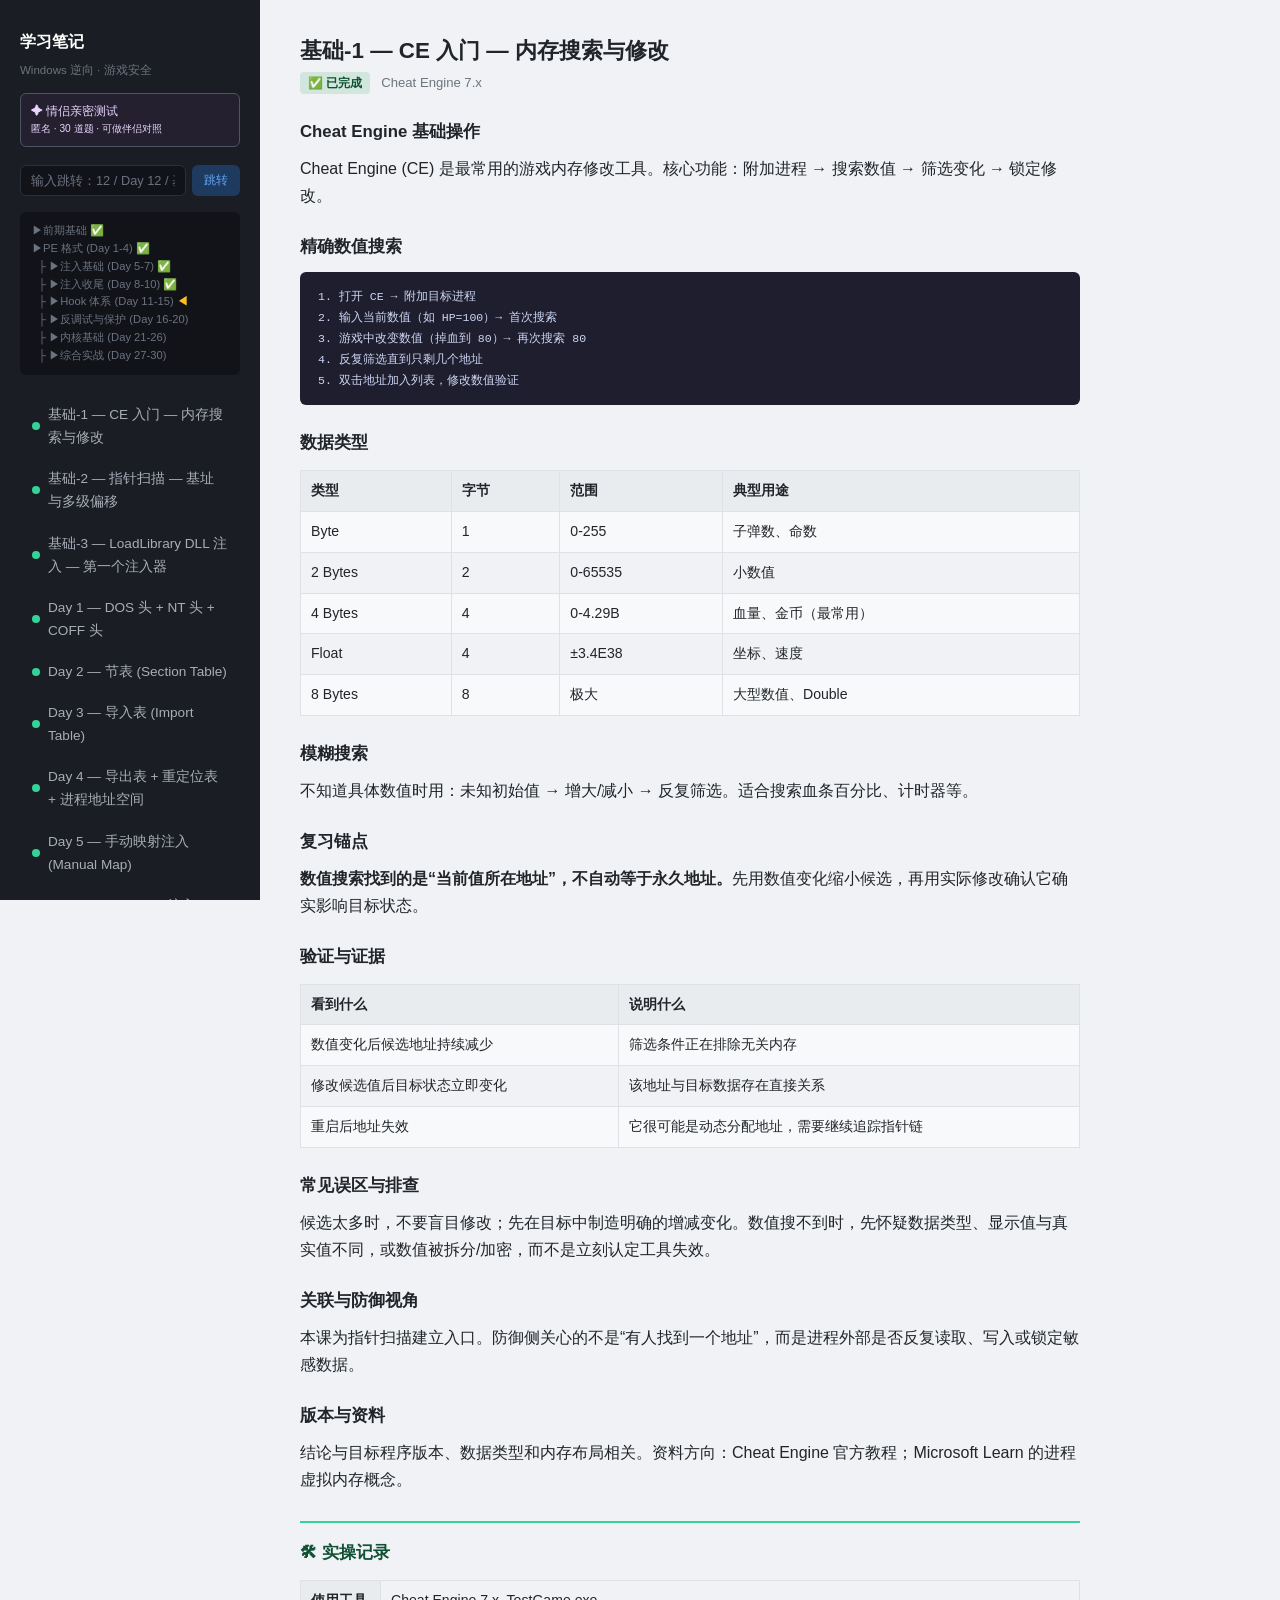
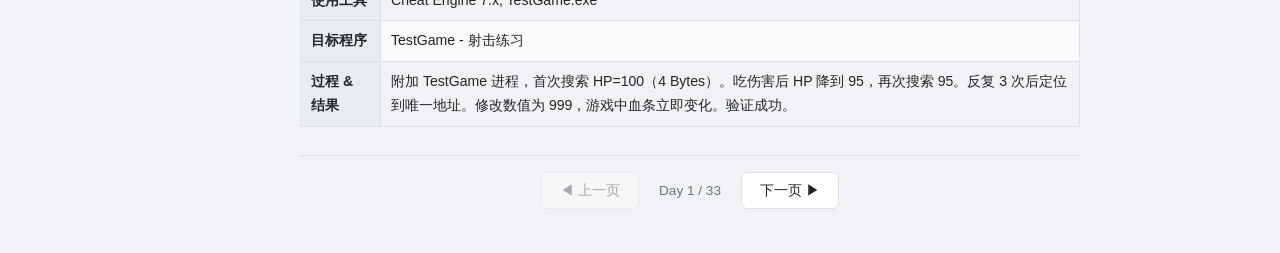
==== commit b45d039b: "Add intimacy test to GitHub Pages site" ====
--- a/index.html
+++ b/index.html
@@ -10,7 +10,8 @@
 body{font-family:-apple-system,BlinkMacSystemFont,"Segoe UI",Roboto,"Noto Sans SC",sans-serif;background:var(--bg);color:var(--text);line-height:1.7;display:flex;min-height:100vh}
 .sidebar{position:fixed;top:0;left:0;bottom:0;width:var(--sw);background:var(--sidebar-bg);color:var(--sidebar-text);padding:28px 20px;overflow-y:auto;z-index:10;user-select:none}
 .sidebar h2{color:#fff;font-size:1rem;margin-bottom:6px;border:none;padding:0}
-.sidebar .sub{font-size:.72rem;color:#6b7280;margin-bottom:16px}
+.sidebar .sub{font-size:.72rem;color:#6b7280;margin-bottom:12px}
+.intimacy-link{display:block;margin:0 0 18px;padding:9px 10px;border:1px solid #4b5563;border-radius:6px;color:#e9d5ff;text-decoration:none;font-size:.76rem;line-height:1.4;background:#24202f;transition:all .15s}.intimacy-link:hover{border-color:#a78bfa;background:#302545;color:#fff}
 .jump{display:flex;gap:6px;margin:0 0 16px}.jump input{flex:1;min-width:0;background:#111318;border:1px solid #2b2f3a;color:#e0e3eb;border-radius:6px;padding:7px 10px;font-size:.8rem;outline:none}.jump input::placeholder{color:#6b7280}.jump input:focus{border-color:#60a5fa}.jump button{flex-shrink:0;background:#1e3a5f;color:#60a5fa;border:none;border-radius:6px;padding:0 12px;font-size:.78rem;cursor:pointer}.jump button:hover{background:#274b78}
 .menu-toggle{display:none}
 .sidebar .roadmap{font-size:.7rem;line-height:1.6;color:#6b7280;background:#111318;border-radius:6px;padding:10px 12px;margin-bottom:20px;white-space:pre-wrap}
@@ -62,6 +63,7 @@
 <div class="sidebar">
 <h2>学习笔记</h2>
 <div class="sub">Windows 逆向 · 游戏安全</div>
+<a class="intimacy-link" href="./intimacy/" target="_blank" rel="noopener">✦ 情侣亲密测试<br><small>匿名 · 30 道题 · 可做伴侣对照</small></a>
 <button class="menu-toggle" id="mt">📚 目录</button>
 <div class="jump"><input id="jump" type="text" placeholder="输入跳转：12 / Day 12 / 基础-2" autocomplete="off"><button id="jb">跳转</button></div>
 <div class="roadmap">▶前期基础<span class="done"> ✅</span>
@@ -111,7 +113,7 @@
 <div class="progress">课程 Day：11/30 · 前期基础：3/3<div class="bar"><div class="fill" style="width:37%"></div></div></div>
 <div class="log-section">
 <div class="log-title">📅 学习日志</div>
-<div class="log-entry"><div class="log-date">2026-07-29</div><div class="log-items"><div class="log-item">Day 7: SetWindowsHookEx 钩子注入 — 编译→踩坑共享段→修复→全系统实测18000+次</div><div class="log-item">网站工具化: days.json + build.js 一键生成，告别编码问题</div><div class="log-item">TestGame 重写: Win32 GDI 射击游戏，全局变量暴露关键数据</div><div class="log-item">学习日志板块 + 实操记录板块上线</div></div></div><div class="log-entry"><div class="log-date">2026-07-28</div><div class="log-items"><div class="log-item">Day 1-4: PE 格式 — DOS头/NT头/COFF头/节表/导入表/导出表/重定位表</div><div class="log-item">Day 5: 手动映射注入 (Manual Map) — 7步实现，模块列表不可见</div><div class="log-item">Day 6: Shellcode 注入 — PEB走法 + MASM汇编 + 裸字节码</div></div></div><div class="log-entry"><div class="log-date">2026-07-27</div><div class="log-items"><div class="log-item">基础-1: CE 入门 — 精确搜索、模糊搜索、数据类型</div><div class="log-item">基础-2: 指针扫描 — 基址+多级偏移、动态vs静态指针</div><div class="log-item">基础-3: LoadLibrary DLL 注入 — 第一个注入器 + 锁血 DLL</div></div></div><div class="log-entry"><div class="log-date">2026-07-31</div><div class="log-items"><div class="log-item">Day 8: APC 注入 (QueueUserAPC) — Alertable State 硬前提，实验 A/B 对比验证</div><div class="log-item">Day 9: 注入体系总结 — 六种方式对比、统一分析五问、线程劫持原理与反作弊证据链</div><div class="log-item">踩坑：LoadLibraryA 不能处理中文路径，改用 LoadLibraryW；MSVC UTF-8 源文件需 /utf-8</div><div class="log-item">新增 APCInjector + AlertableTarget 项目，统一输出到 学习/x64/Debug/</div><div class="log-item">笔记优化：前期基础与 Day 1-8 补齐复习锚点、验证证据、误区排查、逆向/防御视角和官方资料方向</div></div></div>
+<div class="log-entry"><div class="log-date">2026-08-01</div><div class="log-items"><div class="log-item">Day 11: x64 汇编 + IAT Hook — 换 IAT 槽位地址实现 Hook，实验+调试验证+验收通过</div><div class="log-item">调试证据：RDX/R8/R9 寄存器传参 + 调用栈 main → MyMessageBoxA + 弹窗正文被篡改</div><div class="log-item">工程：IATHook 迁入 学习/Dll1/IATHook 并加入 学习.sln；修复构建脚本路径、OriginalFirstThunk 回退、VirtualProtect 错误检查；Release x64 构建 0 警告 0 错误</div></div></div><div class="log-entry"><div class="log-date">2026-07-31</div><div class="log-items"><div class="log-item">Day 8: APC 注入 (QueueUserAPC) — Alertable State 硬前提，实验 A/B 对比验证</div><div class="log-item">Day 9: 注入体系总结 — 六种方式对比、统一分析五问、线程劫持原理与反作弊证据链</div><div class="log-item">Day 10: 注入检测视角 — DEP/ASLR/CFG 缓解机制 + 反注入检测思路（概念推理验收，未做实时进程枚举实验）</div><div class="log-item">踩坑：LoadLibraryA 不能处理中文路径，改用 LoadLibraryW；MSVC UTF-8 源文件需 /utf-8</div><div class="log-item">新增 APCInjector + AlertableTarget 项目，统一输出到 学习/x64/Debug/</div><div class="log-item">笔记优化：前期基础与 Day 1-8 补齐复习锚点、验证证据、误区排查、逆向/防御视角和官方资料方向</div></div></div><div class="log-entry"><div class="log-date">2026-07-29</div><div class="log-items"><div class="log-item">Day 7: SetWindowsHookEx 钩子注入 — 编译→踩坑共享段→修复→全系统实测18000+次</div><div class="log-item">网站工具化: days.json + build.js 一键生成，告别编码问题</div><div class="log-item">TestGame 重写: Win32 GDI 射击游戏，全局变量暴露关键数据</div><div class="log-item">学习日志板块 + 实操记录板块上线</div></div></div><div class="log-entry"><div class="log-date">2026-07-28</div><div class="log-items"><div class="log-item">Day 1-4: PE 格式 — DOS头/NT头/COFF头/节表/导入表/导出表/重定位表</div><div class="log-item">Day 5: 手动映射注入 (Manual Map) — 7步实现，模块列表不可见</div><div class="log-item">Day 6: Shellcode 注入 — PEB走法 + MASM汇编 + 裸字节码</div></div></div><div class="log-entry"><div class="log-date">2026-07-27</div><div class="log-items"><div class="log-item">基础-1: CE 入门 — 精确搜索、模糊搜索、数据类型</div><div class="log-item">基础-2: 指针扫描 — 基址+多级偏移、动态vs静态指针</div><div class="log-item">基础-3: LoadLibrary DLL 注入 — 第一个注入器 + 锁血 DLL</div></div></div>
 </div>
 
 </div>
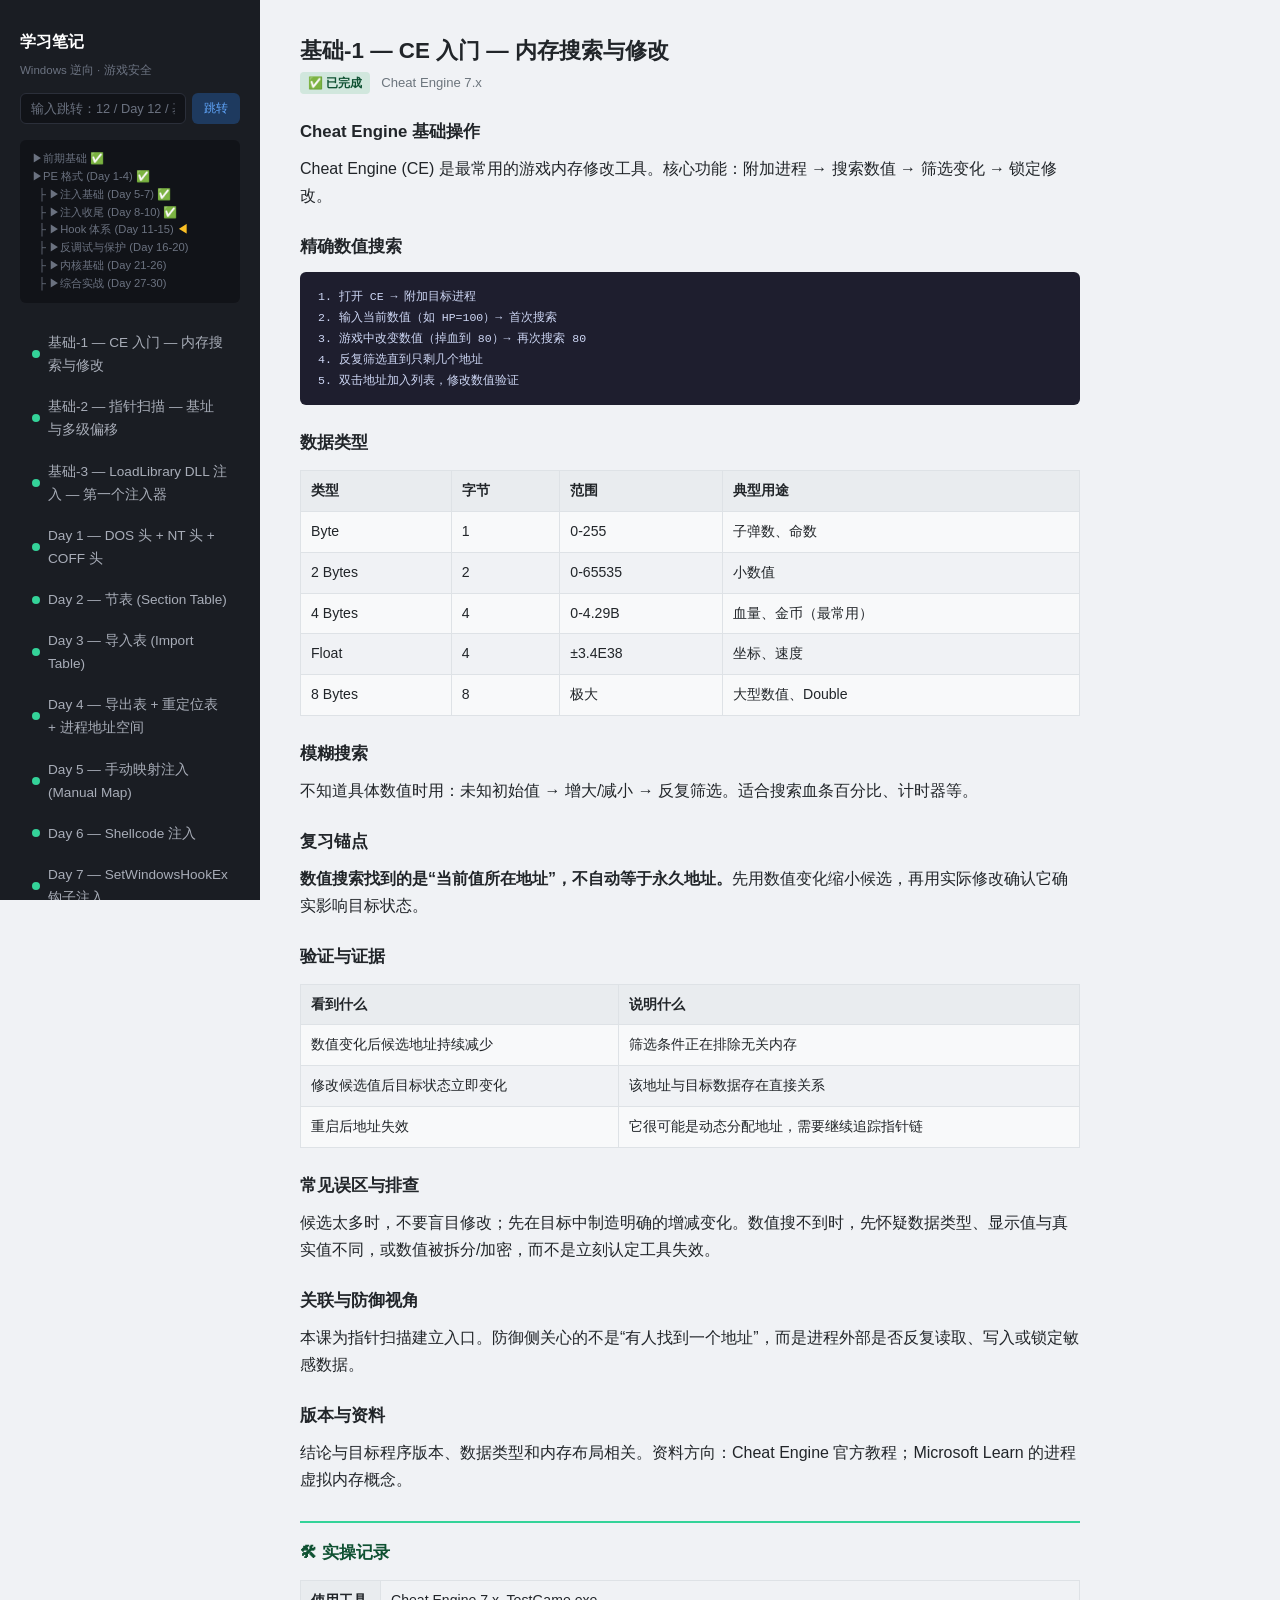
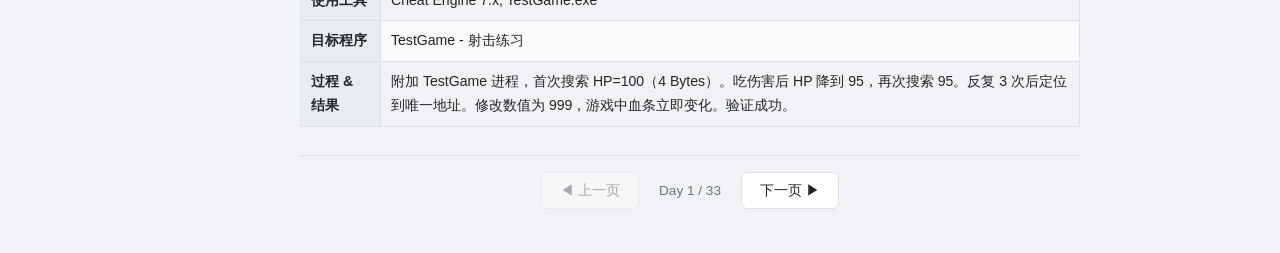
==== commit 9dafdad3: "Complete Day 12 Inline Hook notes" ====
--- a/index.html
+++ b/index.html
@@ -11,7 +11,6 @@
 .sidebar{position:fixed;top:0;left:0;bottom:0;width:var(--sw);background:var(--sidebar-bg);color:var(--sidebar-text);padding:28px 20px;overflow-y:auto;z-index:10;user-select:none}
 .sidebar h2{color:#fff;font-size:1rem;margin-bottom:6px;border:none;padding:0}
 .sidebar .sub{font-size:.72rem;color:#6b7280;margin-bottom:12px}
-.intimacy-link{display:block;margin:0 0 18px;padding:9px 10px;border:1px solid #4b5563;border-radius:6px;color:#e9d5ff;text-decoration:none;font-size:.76rem;line-height:1.4;background:#24202f;transition:all .15s}.intimacy-link:hover{border-color:#a78bfa;background:#302545;color:#fff}
 .jump{display:flex;gap:6px;margin:0 0 16px}.jump input{flex:1;min-width:0;background:#111318;border:1px solid #2b2f3a;color:#e0e3eb;border-radius:6px;padding:7px 10px;font-size:.8rem;outline:none}.jump input::placeholder{color:#6b7280}.jump input:focus{border-color:#60a5fa}.jump button{flex-shrink:0;background:#1e3a5f;color:#60a5fa;border:none;border-radius:6px;padding:0 12px;font-size:.78rem;cursor:pointer}.jump button:hover{background:#274b78}
 .menu-toggle{display:none}
 .sidebar .roadmap{font-size:.7rem;line-height:1.6;color:#6b7280;background:#111318;border-radius:6px;padding:10px 12px;margin-bottom:20px;white-space:pre-wrap}
@@ -63,7 +62,6 @@
 <div class="sidebar">
 <h2>学习笔记</h2>
 <div class="sub">Windows 逆向 · 游戏安全</div>
-<a class="intimacy-link" href="./intimacy/" target="_blank" rel="noopener">✦ 情侣亲密测试<br><small>匿名 · 30 道题 · 可做伴侣对照</small></a>
 <button class="menu-toggle" id="mt">📚 目录</button>
 <div class="jump"><input id="jump" type="text" placeholder="输入跳转：12 / Day 12 / 基础-2" autocomplete="off"><button id="jb">跳转</button></div>
 <div class="roadmap">▶前期基础<span class="done"> ✅</span>
@@ -90,7 +88,7 @@
     <a href="#" data-day="9" class="done"><span class="dot"></span>Day 9 — 注入体系总结</a>
     <a href="#" data-day="10" class="done"><span class="dot"></span>Day 10 — 注入检测视角</a>
     <a href="#" data-day="11" class="done"><span class="dot"></span>Day 11 — x64 汇编 + IAT Hook</a>
-    <a href="#" data-day="12"><span class="dot"></span>Day 12 — Inline Hook</a>
+    <a href="#" data-day="12" class="done"><span class="dot"></span>Day 12 — Inline Hook</a>
     <a href="#" data-day="13"><span class="dot"></span>Day 13 — VTable Hook</a>
     <a href="#" data-day="14"><span class="dot"></span>Day 14 — VEH Hook + SEH 对比</a>
     <a href="#" data-day="15"><span class="dot"></span>Day 15 — 硬件断点 (HWBP)</a>
@@ -110,7 +108,7 @@
     <a href="#" data-day="29"><span class="dot"></span>Day 29 — 反外挂分析</a>
     <a href="#" data-day="30"><span class="dot"></span>Day 30 — 综合闭环项目</a>
 </nav>
-<div class="progress">课程 Day：11/30 · 前期基础：3/3<div class="bar"><div class="fill" style="width:37%"></div></div></div>
+<div class="progress">课程 Day：12/30 · 前期基础：3/3<div class="bar"><div class="fill" style="width:40%"></div></div></div>
 <div class="log-section">
 <div class="log-title">📅 学习日志</div>
 <div class="log-entry"><div class="log-date">2026-08-01</div><div class="log-items"><div class="log-item">Day 11: x64 汇编 + IAT Hook — 换 IAT 槽位地址实现 Hook，实验+调试验证+验收通过</div><div class="log-item">调试证据：RDX/R8/R9 寄存器传参 + 调用栈 main → MyMessageBoxA + 弹窗正文被篡改</div><div class="log-item">工程：IATHook 迁入 学习/Dll1/IATHook 并加入 学习.sln；修复构建脚本路径、OriginalFirstThunk 回退、VirtualProtect 错误检查；Release x64 构建 0 警告 0 错误</div></div></div><div class="log-entry"><div class="log-date">2026-07-31</div><div class="log-items"><div class="log-item">Day 8: APC 注入 (QueueUserAPC) — Alertable State 硬前提，实验 A/B 对比验证</div><div class="log-item">Day 9: 注入体系总结 — 六种方式对比、统一分析五问、线程劫持原理与反作弊证据链</div><div class="log-item">Day 10: 注入检测视角 — DEP/ASLR/CFG 缓解机制 + 反注入检测思路（概念推理验收，未做实时进程枚举实验）</div><div class="log-item">踩坑：LoadLibraryA 不能处理中文路径，改用 LoadLibraryW；MSVC UTF-8 源文件需 /utf-8</div><div class="log-item">新增 APCInjector + AlertableTarget 项目，统一输出到 学习/x64/Debug/</div><div class="log-item">笔记优化：前期基础与 Day 1-8 补齐复习锚点、验证证据、误区排查、逆向/防御视角和官方资料方向</div></div></div><div class="log-entry"><div class="log-date">2026-07-29</div><div class="log-items"><div class="log-item">Day 7: SetWindowsHookEx 钩子注入 — 编译→踩坑共享段→修复→全系统实测18000+次</div><div class="log-item">网站工具化: days.json + build.js 一键生成，告别编码问题</div><div class="log-item">TestGame 重写: Win32 GDI 射击游戏，全局变量暴露关键数据</div><div class="log-item">学习日志板块 + 实操记录板块上线</div></div></div><div class="log-entry"><div class="log-date">2026-07-28</div><div class="log-items"><div class="log-item">Day 1-4: PE 格式 — DOS头/NT头/COFF头/节表/导入表/导出表/重定位表</div><div class="log-item">Day 5: 手动映射注入 (Manual Map) — 7步实现，模块列表不可见</div><div class="log-item">Day 6: Shellcode 注入 — PEB走法 + MASM汇编 + 裸字节码</div></div></div><div class="log-entry"><div class="log-date">2026-07-27</div><div class="log-items"><div class="log-item">基础-1: CE 入门 — 精确搜索、模糊搜索、数据类型</div><div class="log-item">基础-2: 指针扫描 — 基址+多级偏移、动态vs静态指针</div><div class="log-item">基础-3: LoadLibrary DLL 注入 — 第一个注入器 + 锁血 DLL</div></div></div>
@@ -414,8 +412,22 @@
 
     <div class="page" data-day="12">
       <h2>Day 12 — Inline Hook</h2>
-      <div class="day-meta"><span class="tag" style="background:#e9ecef;color:#6c757d">⏳ 计划中</span></div>
-      <div class="planned-box"><h3>学习预告</h3><p>jmp detour、Trampoline、指令边界、原子写入和线程安全风险</p><p>这一课还没正式开始，学完后会补充完整原理、实验记录、调试证据和失败踩坑。</p></div>
+      <div class="day-meta"><span class="tag tag-done">✅ 已完成</span> &nbsp; 最小实验：x64 self-hook + x64dbg</div>
+
+      <div class="review-box">
+        <h3>复习入口</h3>
+        <p><strong>已确认：</strong>把 Target 开头换成一张跳转牌：执行路线改去 HookAdd，但 RCX/RDX 里的参数 3/5 不变；被覆盖的原指令先放进 trampoline，Hook 处理完再接着执行。</p>
+        <p><strong>不要混淆：</strong>Inline Hook 不是固定写 5 个字节：E9 只需要 5 字节，但被覆盖的范围必须在完整指令边界结束；x64dbg 先停在 ntdll 或 mainCRTStartup 也只是启动过程，不算 Hook 命中。</p>
+        <p><strong>下一步：</strong>Day 13 VTable Hook：把函数入口改跳转，和把对象的虚函数表槽位换地址进行对比。</p>
+      </div><h3>本课要解决什么</h3><p>Inline Hook 要解决的是：目标函数已经在程序里，怎样在它一进门时把执行路线引到自己的 Hook，同时保留原来的行为。大白话：不把整栋房子换掉，只在 Target 门口放一块指路牌，告诉 CPU 先去 HookAdd。</p><h3>30 秒核心结论</h3><p><strong>Inline Hook = 改目标函数开头的机器码。</strong>本实验把 Target 开头的完整指令复制到 trampoline，再把 Target 开头改成 5 字节 <code>E9 rel32</code> 跳转，并用 NOP 补齐到 8 字节。Target 被调用时先跳到 HookAdd；Hook 处理完通过 trampoline 执行被覆盖的原指令，再跳回 Target+8。</p><h3>前置知识</h3><p>需要知道 x64 下整数参数前四个通常在 RCX、RDX、R8、R9；知道机器指令不是固定长度；知道函数入口的字节可以被调试器和程序读取。这里的最小实验是自钩取（self-hook），不涉及跨进程注入。</p><h3>执行链</h3><pre><code>1. 读取 Target 开头的原始字节<br>2. 只选择完整指令，复制到附近的 trampoline<br>3. trampoline 执行原始字节，然后跳回 Target+8<br>4. 把 Target 开头改成 E9 rel32 + NOP<br>5. main 调用 Target(3, 5)<br>6. CPU 从 Target 开头跳到 HookAdd，RCX=3、RDX=5 保持不变<br>7. HookAddBody 打印命中，再调用 trampoline<br>8. trampoline 执行原逻辑并回到 Target+8，最后返回 18</code></pre><h3>本实验的关键字节</h3><table><tr><th>位置</th><th>实测字节</th><th>含义</th></tr><tr><td>Before</td><td><code>8B C1 03 C2 FF C0 8B C8</code></td><td>4 条完整的 2 字节指令</td></tr><tr><td>Patched</td><td><code>E9 0B 00 00 00 90 90 90</code></td><td>5 字节相对跳转 + 3 个 NOP</td></tr><tr><td>Restored</td><td><code>8B C1 03 C2 FF C0 8B C8</code></td><td>恢复原始入口字节</td></tr></table><p>这里选择 8 字节不是因为 Inline Hook 永远必须覆盖 8 字节，而是因为本实验的 Target 入口刚好能用 8 字节容纳完整指令，并且代码用一次 8 字节写入完成补丁。</p><h3>调试与运行证据（已实测）</h3><table><tr><th>证据</th><th>看到的结果</th><th>说明</th></tr><tr><td>独立运行</td><td>Before result=18；After result=18；Restored result=18</td><td>Hook 改了路线，但没有破坏原功能</td></tr><tr><td>Hook 日志</td><td><code>[HOOK] Target(3, 5) was redirected here.</code></td><td>执行确实进入了 Hook</td></tr><tr><td>普通 x64dbg</td><td>停在 <code>HookAdd</code>；用户实测 RCX=3、RDX=5</td><td>目标入口和参数寄存器均得到调试器证据</td></tr><tr><td>字节窗口</td><td>入口从 Before 变成 Patched，最后恢复</td><td>直接证明是改机器码，不是只改显示名称</td></tr></table><p><strong>实验环境：</strong>Windows x64；Visual Studio 2026/MSBuild；<code>InlineHookLab</code>；Debug/Release x64；目标文件 <code>学习\Dll1\x64\Debug\Day12InlineHook.exe</code> 和 <code>学习\Dll1\x64\Release\Day12InlineHook.exe</code>；x64dbg x64。动态地址随 ASLR 变化，不把某一次 RIP 当成固定地址。</p><h3>已验证 vs 仅为推测</h3><p><strong>已验证：</strong>入口字节发生 E9 detour；Target(3,5) 进入 HookAdd；Hook 停点的 RCX/RDX 是 3/5；trampoline 让结果仍为 18；恢复字节后 Target 仍返回 18。</p><p><strong>仅为推测或未单独压力测试：</strong>多线程同时执行 Target 时，单次 8 字节原子写入能降低读到半截补丁的风险，但本实验没有做并发压力测试，不能据此宣称完整线程安全。真实 Hook 还要审核正在执行的线程、指令缓存刷新和 trampoline 的可达距离。</p><h3>失败实验与误区</h3><ul><li><strong>把 5 字节当成固定覆盖长度：</strong>E9 本身是 5 字节，但如果前一条指令 2 字节、下一条指令 4 字节，只覆盖前 5 字节就会把第二条指令切开；CPU 之后读到的字节会错位，可能异常、崩溃或跑出错误结果。</li><li><strong>把 ntdll 停点当成 Hook 命中：</strong>x64dbg 启动目标时可能先停在 Windows 的系统加载代码或 mainCRTStartup。截图没有显示自己的 HookAdd，就不能算实验命中；这次通过清理入口停点并使用明确的 HookAdd 停点解决。</li><li><strong>只跳进 Hook 不回原函数：</strong>如果 HookAdd 做完自己的事就返回，原来的加法逻辑可能完全不执行；trampoline 的作用就是把被覆盖的原代码接回来。</li></ul><h3>不要混淆</h3><table><tr><th>方式</th><th>改哪里</th><th>执行时怎么跳</th></tr><tr><td>IAT Hook</td><td>导入表里的地址槽位</td><td><code>call [IAT 槽位]</code> 读到新地址</td></tr><tr><td>Inline Hook</td><td>目标函数入口的机器码</td><td>执行入口的 <code>E9</code> 跳到 detour</td></tr><tr><td>VTable Hook（下一课）</td><td>对象虚函数表槽位</td><td>虚调用读取被替换的函数指针</td></tr></table><h3>逆向与防御视角</h3><p>分析者看到函数入口突然出现 <code>E9</code>、<code>FF 25</code> 或其他长跳转时，应先保存原始字节，确认跳转目标，再判断是否存在 trampoline。防御侧可以比较磁盘镜像和内存中的代码入口，检查 <code>VirtualProtect</code> 后的代码页权限变化、私有可执行 trampoline、指令缓存刷新和线程同步风险。Inline Hook 直接改代码，通常比只换 IAT 槽位更容易在代码完整性检查中留下痕迹。</p><h3>与前后课程的关联</h3><p>Day 11 的 IAT Hook 是“换地址表里的格子”；本课是“换函数门口的机器码”。前面 Day 5-8 解决代码怎样进入目标进程，本课解决进入后怎样拦截一个已经存在的函数。下一课 Day 13 会把被替换的位置从函数入口换成 C++ 对象的虚函数表槽位。</p><h3>资料方向</h3><ul><li><a href="https://learn.microsoft.com/windows/win32/api/memoryapi/nf-memoryapi-virtualprotect" target="_blank">Microsoft Learn：VirtualProtect</a></li><li><a href="https://learn.microsoft.com/windows/win32/api/memoryapi/nf-memoryapi-flushinstructioncache" target="_blank">Microsoft Learn：FlushInstructionCache</a></li><li><a href="https://learn.microsoft.com/windows/win32/api/winnt/nf-winnt-interlockedexchange64" target="_blank">Microsoft Learn：InterlockedExchange64</a></li></ul>
+      <div class="practice-box">
+        <h3>🛠 实操记录</h3>
+        <table>
+          <tr><th style="width:80px">使用工具</th><td>Visual Studio 2026/MSBuild、x64dbg x64、Windows x64 Debug/Release</td></tr>
+          <tr><th>目标程序</th><td>学习\Dll1\InlineHookLab\Day12InlineHook.exe（自钩取 Target）</td></tr>
+          <tr><th>过程 & 结果</th><td>后台 Debug/Release Rebuild 成功；独立运行 Before/After/Restored 均为 18，Hook 日志命中。普通 x64dbg 已停在 HookAdd，用户实测 RCX=3、RDX=5。入口字节实测从 8B C1 03 C2 FF C0 8B C8 改为 E9 0B 00 00 00 90 90 90，最后恢复。</td></tr>
+        </table>
+      </div>
     </div>
 
     <div class="page" data-day="13">
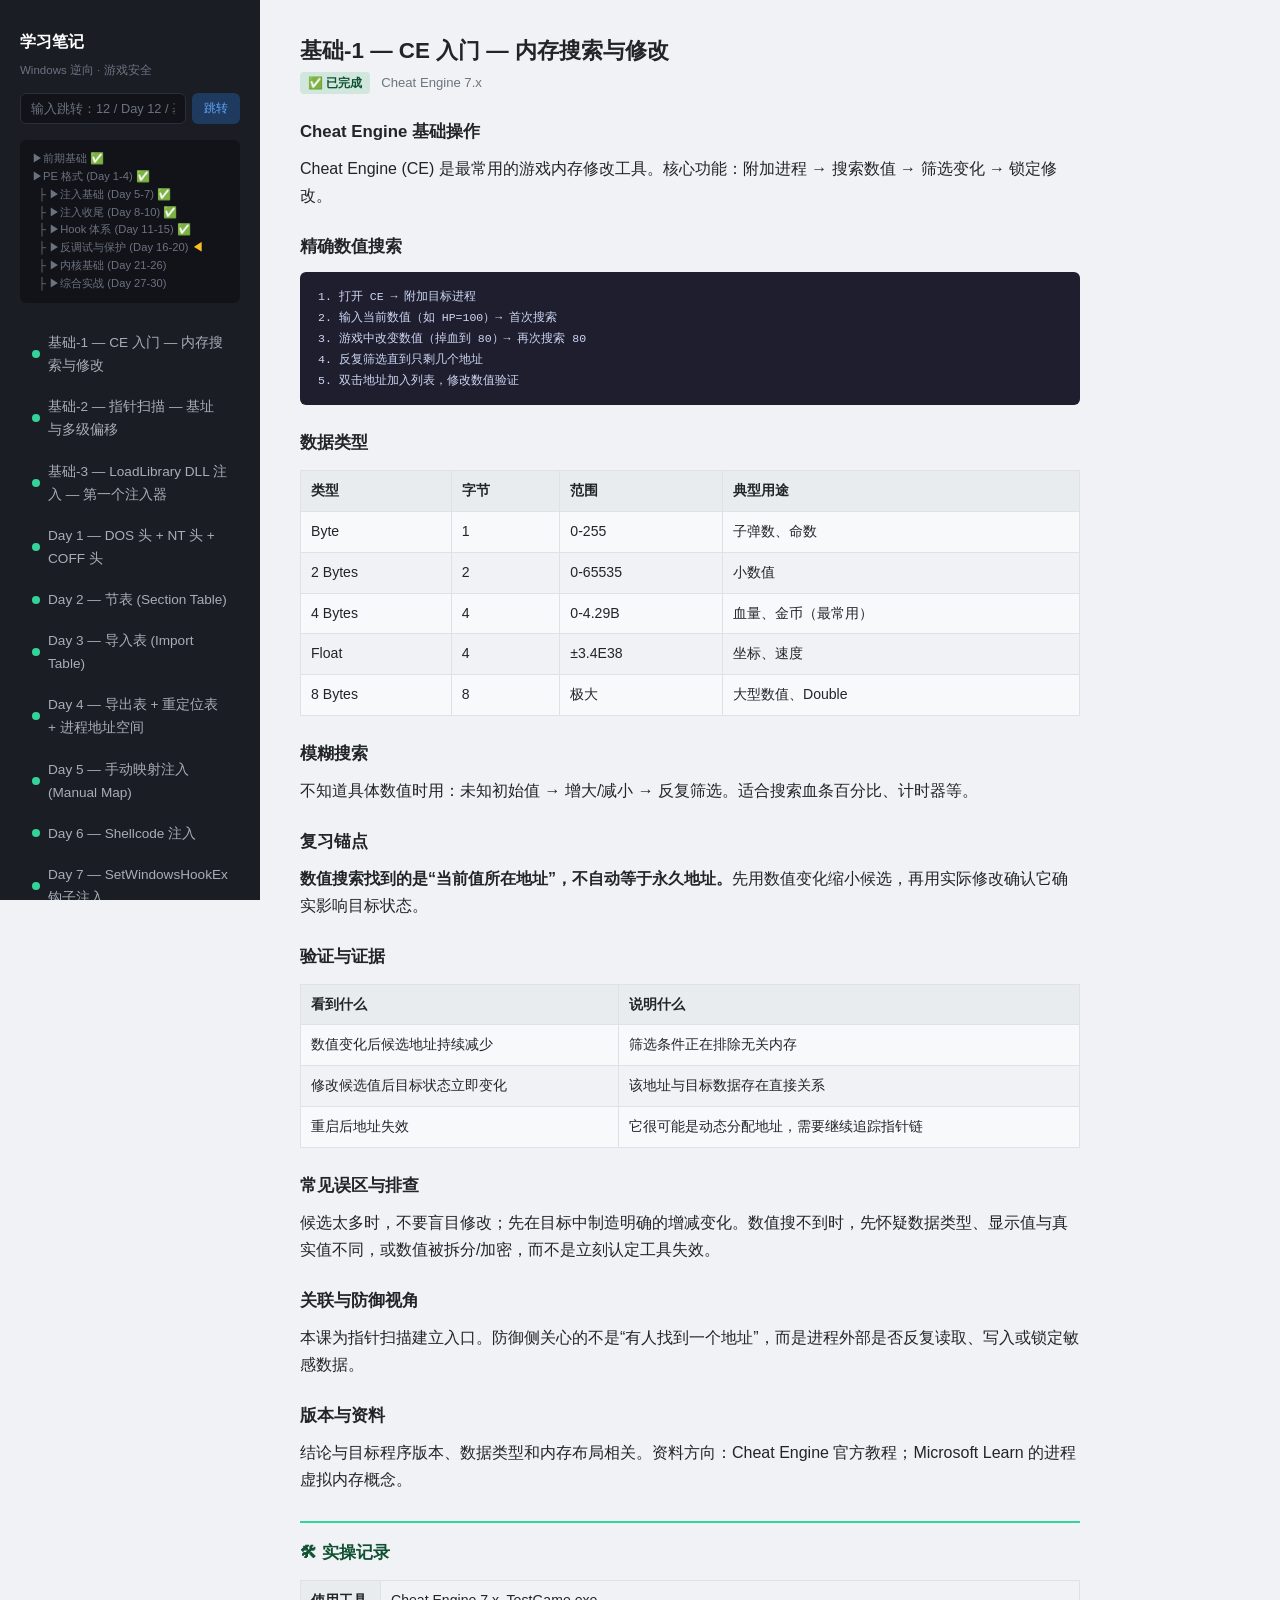
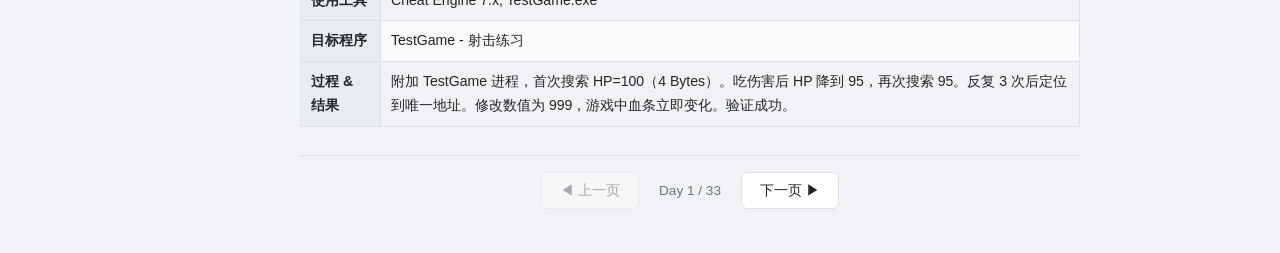
==== commit 86bb87a3: "Complete Day 15 hardware breakpoint (HWBP) notes" ====
--- a/index.html
+++ b/index.html
@@ -68,8 +68,8 @@
 ▶PE 格式 (Day 1-4)<span class="done"> ✅</span>
   ├ ▶注入基础 (Day 5-7)<span class="done"> ✅</span>
   ├ ▶注入收尾 (Day 8-10)<span class="done"> ✅</span>
-  ├ ▶Hook 体系 (Day 11-15)<span class="here"> ◀</span>
-  ├ ▶反调试与保护 (Day 16-20)
+  ├ ▶Hook 体系 (Day 11-15)<span class="done"> ✅</span>
+  ├ ▶反调试与保护 (Day 16-20)<span class="here"> ◀</span>
   ├ ▶内核基础 (Day 21-26)
   ├ ▶综合实战 (Day 27-30)
 </div>
@@ -89,9 +89,9 @@
     <a href="#" data-day="10" class="done"><span class="dot"></span>Day 10 — 注入检测视角</a>
     <a href="#" data-day="11" class="done"><span class="dot"></span>Day 11 — x64 汇编 + IAT Hook</a>
     <a href="#" data-day="12" class="done"><span class="dot"></span>Day 12 — Inline Hook</a>
-    <a href="#" data-day="13"><span class="dot"></span>Day 13 — VTable Hook</a>
-    <a href="#" data-day="14"><span class="dot"></span>Day 14 — VEH Hook + SEH 对比</a>
-    <a href="#" data-day="15"><span class="dot"></span>Day 15 — 硬件断点 (HWBP)</a>
+    <a href="#" data-day="13" class="done"><span class="dot"></span>Day 13 — VTable Hook</a>
+    <a href="#" data-day="14" class="done"><span class="dot"></span>Day 14 — VEH Hook + SEH 对比</a>
+    <a href="#" data-day="15" class="done"><span class="dot"></span>Day 15 — 硬件断点 (HWBP)</a>
     <a href="#" data-day="16"><span class="dot"></span>Day 16 — 调试器原理</a>
     <a href="#" data-day="17"><span class="dot"></span>Day 17 — 反调试基础</a>
     <a href="#" data-day="18"><span class="dot"></span>Day 18 — 高级反调试</a>
@@ -108,10 +108,10 @@
     <a href="#" data-day="29"><span class="dot"></span>Day 29 — 反外挂分析</a>
     <a href="#" data-day="30"><span class="dot"></span>Day 30 — 综合闭环项目</a>
 </nav>
-<div class="progress">课程 Day：12/30 · 前期基础：3/3<div class="bar"><div class="fill" style="width:40%"></div></div></div>
+<div class="progress">课程 Day：15/30 · 前期基础：3/3<div class="bar"><div class="fill" style="width:50%"></div></div></div>
 <div class="log-section">
 <div class="log-title">📅 学习日志</div>
-<div class="log-entry"><div class="log-date">2026-08-01</div><div class="log-items"><div class="log-item">Day 11: x64 汇编 + IAT Hook — 换 IAT 槽位地址实现 Hook，实验+调试验证+验收通过</div><div class="log-item">调试证据：RDX/R8/R9 寄存器传参 + 调用栈 main → MyMessageBoxA + 弹窗正文被篡改</div><div class="log-item">工程：IATHook 迁入 学习/Dll1/IATHook 并加入 学习.sln；修复构建脚本路径、OriginalFirstThunk 回退、VirtualProtect 错误检查；Release x64 构建 0 警告 0 错误</div></div></div><div class="log-entry"><div class="log-date">2026-07-31</div><div class="log-items"><div class="log-item">Day 8: APC 注入 (QueueUserAPC) — Alertable State 硬前提，实验 A/B 对比验证</div><div class="log-item">Day 9: 注入体系总结 — 六种方式对比、统一分析五问、线程劫持原理与反作弊证据链</div><div class="log-item">Day 10: 注入检测视角 — DEP/ASLR/CFG 缓解机制 + 反注入检测思路（概念推理验收，未做实时进程枚举实验）</div><div class="log-item">踩坑：LoadLibraryA 不能处理中文路径，改用 LoadLibraryW；MSVC UTF-8 源文件需 /utf-8</div><div class="log-item">新增 APCInjector + AlertableTarget 项目，统一输出到 学习/x64/Debug/</div><div class="log-item">笔记优化：前期基础与 Day 1-8 补齐复习锚点、验证证据、误区排查、逆向/防御视角和官方资料方向</div></div></div><div class="log-entry"><div class="log-date">2026-07-29</div><div class="log-items"><div class="log-item">Day 7: SetWindowsHookEx 钩子注入 — 编译→踩坑共享段→修复→全系统实测18000+次</div><div class="log-item">网站工具化: days.json + build.js 一键生成，告别编码问题</div><div class="log-item">TestGame 重写: Win32 GDI 射击游戏，全局变量暴露关键数据</div><div class="log-item">学习日志板块 + 实操记录板块上线</div></div></div><div class="log-entry"><div class="log-date">2026-07-28</div><div class="log-items"><div class="log-item">Day 1-4: PE 格式 — DOS头/NT头/COFF头/节表/导入表/导出表/重定位表</div><div class="log-item">Day 5: 手动映射注入 (Manual Map) — 7步实现，模块列表不可见</div><div class="log-item">Day 6: Shellcode 注入 — PEB走法 + MASM汇编 + 裸字节码</div></div></div><div class="log-entry"><div class="log-date">2026-07-27</div><div class="log-items"><div class="log-item">基础-1: CE 入门 — 精确搜索、模糊搜索、数据类型</div><div class="log-item">基础-2: 指针扫描 — 基址+多级偏移、动态vs静态指针</div><div class="log-item">基础-3: LoadLibrary DLL 注入 — 第一个注入器 + 锁血 DLL</div></div></div>
+<div class="log-entry"><div class="log-date">2026-08-09</div><div class="log-items"><div class="log-item">Day 15: 硬件断点 (HWBP) — DR0-DR7 调试寄存器、执行/写入断点、反检测。软件断点=改代码字节(CC)，硬件断点=改 CPU 记事本(DR 寄存器)不改代码；写入断点抓到'改血量那条指令'(CE Find what writes 原理)；反作弊查 CC 防软件断点、读 DR 防硬件断点</div><div class="log-item">工程：HWBPLab 项目入 学习.sln，Debug/Release 编译+独立运行通过；普通 x64dbg 实操三连（执行/写入/软件断点）证据齐全；后台 Win32 调试 API 验证器复测通过；x64dbg headless 的 ntdll C0000005 已定位为环境噪音（不影响 GUI 实操）</div></div></div><div class="log-entry"><div class="log-date">2026-08-06</div><div class="log-items"><div class="log-item">Day 14: VEH Hook + SEH 对比 — DS 前置与实操后复盘、Sol 工程/调试证据验收全部完成</div><div class="log-item">证据：Debug/Release Rebuild 与独立运行退出码 0；E0421401 由 VEH 处理返回 108，E0421402 按 VEH → SehFilter 顺序返回 200；Debug RVA 0x1240/0x1400 与 x64 .pdata/unwind 元数据已核对</div><div class="log-item">失败边界：普通 x64dbg GUI 在嵌套异常处理者软件断点人工续跑时出现非目标 C0000005，精确内部根因未验证；稳定路线改为新进程一次性检查点</div></div></div><div class="log-entry"><div class="log-date">2026-08-01</div><div class="log-items"><div class="log-item">Day 11: x64 汇编 + IAT Hook — 换 IAT 槽位地址实现 Hook，实验+调试验证+验收通过</div><div class="log-item">调试证据：RDX/R8/R9 寄存器传参 + 调用栈 main → MyMessageBoxA + 弹窗正文被篡改</div><div class="log-item">工程：IATHook 迁入 学习/Dll1/IATHook 并加入 学习.sln；修复构建脚本路径、OriginalFirstThunk 回退、VirtualProtect 错误检查；Release x64 构建 0 警告 0 错误</div></div></div><div class="log-entry"><div class="log-date">2026-07-31</div><div class="log-items"><div class="log-item">Day 8: APC 注入 (QueueUserAPC) — Alertable State 硬前提，实验 A/B 对比验证</div><div class="log-item">Day 9: 注入体系总结 — 六种方式对比、统一分析五问、线程劫持原理与反作弊证据链</div><div class="log-item">Day 10: 注入检测视角 — DEP/ASLR/CFG 缓解机制 + 反注入检测思路（概念推理验收，未做实时进程枚举实验）</div><div class="log-item">踩坑：LoadLibraryA 不能处理中文路径，改用 LoadLibraryW；MSVC UTF-8 源文件需 /utf-8</div><div class="log-item">新增 APCInjector + AlertableTarget 项目，统一输出到 学习/x64/Debug/</div><div class="log-item">笔记优化：前期基础与 Day 1-8 补齐复习锚点、验证证据、误区排查、逆向/防御视角和官方资料方向</div></div></div><div class="log-entry"><div class="log-date">2026-07-29</div><div class="log-items"><div class="log-item">Day 7: SetWindowsHookEx 钩子注入 — 编译→踩坑共享段→修复→全系统实测18000+次</div><div class="log-item">网站工具化: days.json + build.js 一键生成，告别编码问题</div><div class="log-item">TestGame 重写: Win32 GDI 射击游戏，全局变量暴露关键数据</div><div class="log-item">学习日志板块 + 实操记录板块上线</div></div></div><div class="log-entry"><div class="log-date">2026-07-28</div><div class="log-items"><div class="log-item">Day 1-4: PE 格式 — DOS头/NT头/COFF头/节表/导入表/导出表/重定位表</div><div class="log-item">Day 5: 手动映射注入 (Manual Map) — 7步实现，模块列表不可见</div><div class="log-item">Day 6: Shellcode 注入 — PEB走法 + MASM汇编 + 裸字节码</div></div></div><div class="log-entry"><div class="log-date">2026-07-27</div><div class="log-items"><div class="log-item">基础-1: CE 入门 — 精确搜索、模糊搜索、数据类型</div><div class="log-item">基础-2: 指针扫描 — 基址+多级偏移、动态vs静态指针</div><div class="log-item">基础-3: LoadLibrary DLL 注入 — 第一个注入器 + 锁血 DLL</div></div></div>
 </div>
 
 </div>
@@ -432,20 +432,62 @@
 
     <div class="page" data-day="13">
       <h2>Day 13 — VTable Hook</h2>
-      <div class="day-meta"><span class="tag" style="background:#e9ecef;color:#6c757d">⏳ 计划中</span></div>
-      <div class="planned-box"><h3>学习预告</h3><p>C++ 虚函数表、对象布局、this 指针和游戏对象逆向基础</p><p>这一课还没正式开始，学完后会补充完整原理、实验记录、调试证据和失败踩坑。</p></div>
+      <div class="day-meta"><span class="tag tag-done">✅ 已完成</span></div>
+
+      <div class="review-box">
+        <h3>复习入口</h3>
+        <p><strong>已确认：</strong>把当前对象的 vptr 换到一张可写的 vtable 副本，再把副本的 slot 0 改成 HookAdd；虚调用先进入 HookAdd，HookAdd 用保存的原始 Add 完成原逻辑，最后恢复原 vptr。</p>
+        <p><strong>不要混淆：</strong>保存原函数地址是为了让 HookAdd 还能调用原 Add；复制 vtable 是为了隔离对象。直接改公共 vtable 会影响所有共享它的对象，原表只读时写入还可能崩溃。</p>
+        <p><strong>下一步：</strong>Day 14 VEH Hook + SEH 对比：从函数表替换转到异常分发和异常入口。</p>
+      </div><h3>本课要解决什么</h3><p>VTable Hook 要解决的是：不改函数入口机器码，只改某个 C++ 对象通过虚函数表找到函数的路线。大白话：对象手里有一张“函数地址表”，这次只给当前对象换一张副本，把 Add 对应的格子换成 HookAdd。</p><h3>30 秒核心结论</h3><p><strong>VTable Hook = 替换对象的 vptr 指向的虚函数表槽位。</strong>对象的第一个指针通常是 vptr，它指向 vtable；本实验复制原表的两个槽位，把副本 slot 0 改成 HookAdd，再把当前对象的 vptr 换到副本。原始公共 vtable 不动，其他对象不跟着改变。</p><h3>对象布局和两个容易混淆的东西</h3><pre><code>Calculator 对象开头<br>+0x00  vptr  ──&gt;  vtable 副本<br>                         [0] ──&gt; HookAdd<br>                         [1] ──&gt; Calculator::Multiply</code></pre><p><code>g_originalAdd</code> 保存的是原来的 Add 函数地址，作用是让 HookAdd 还能执行原逻辑；复制 vtable 和改 vptr 的作用是只改变当前对象的虚调用路线。这是两件不同的事。</p><h3>执行链</h3><pre><code>1. 原来：对象 vptr 指向原始 vtable，slot 0 是 Add<br>2. 复制原始 vtable 的两个指针到可写副本<br>3. 保存副本 slot 0 中的原 Add 地址<br>4. 把副本 slot 0 改成 HookAdd<br>5. 把当前对象的 vptr 改成副本地址<br>6. InvokeAdd(object, 3, 5) 按虚调用查表，先进入 HookAdd<br>7. HookAdd 调用保存的原 Add，得到 8，再加实验用的 100，返回 108<br>8. InvokeMultiply 仍走 slot 1，结果保持 15<br>9. 实验结束把原 vptr 写回，释放副本，Add 恢复为 8</code></pre><h3>独立运行证据（已实测）</h3><table><tr><th>阶段</th><th>看到的结果</th><th>说明</th></tr><tr><td>替换前</td><td><code>Add(3,5)=8</code>；<code>Multiply(3,5)=15</code></td><td>原始虚调用路线正常</td></tr><tr><td>替换后</td><td><code>HookAdd</code> 打印 original=8，返回 108；<code>Multiply=15</code></td><td>只替换 slot 0，slot 1 未被影响</td></tr><tr><td>恢复后</td><td><code>Add=8</code>；<code>Multiply=15</code></td><td>原 vptr 写回成功，实验没有留下 Hook</td></tr></table><h3>普通 x64dbg 证据（已由用户实测）</h3><table><tr><th>位置</th><th>实际观察</th><th>含义</th></tr><tr><td>RIP</td><td><code>00007FF6EDF410A0 &lt;day13vtablehook.HookAdd&gt;</code></td><td>普通 F2 断点确实停在 HookAdd，不是自带 INT3</td></tr><tr><td>参数寄存器</td><td><code>RCX=0000008F3A3BF838</code>，<code>RDX=3</code>，<code>R8=5</code></td><td>x64 调用约定下 RCX 是 this，RDX/R8 是两个整数参数</td></tr><tr><td>调用栈</td><td><code>InvokeAdd -&gt; HookAdd</code></td><td>虚调用路线已经被对象的 vptr 改到 HookAdd</td></tr><tr><td>对象/虚表内存</td><td>副本首项的原始字节 <code>A0 10 F4 ED F6 7F 00 00</code> 按小端解释为当前 HookAdd 地址</td><td>内存里的函数指针和 CPU 停下的位置相互对应</td></tr></table><p>本次 RIP 和地址只属于这一轮运行；ASLR 会让下一次地址变化，不能把绝对地址当成固定特征。</p><h3>实验环境</h3><p>Windows x64；MSVC x64；<code>VTableHookLab</code>；Debug/Release Rebuild 均成功；独立运行返回 0；目标为 <code>Day13VTableHook.exe</code>；普通 x64dbg x64；Debug 使用 PDB 通过符号定位 <code>HookAdd</code>。版本差异主要体现在地址随机化和编译器生成的对象布局细节，分析时应以当前构建的内存证据为准。</p><h3>失败实验与排查</h3><ul><li><strong>把自带 <code>__debugbreak()</code> 当作教学断点：</strong>程序会在调试异常和下一条 <code>int3</code> 之间来回切换，反复按 F9 也不能稳定得到普通断点证据。修复方式是移除自带 INT3，改用 x64dbg 在符号 <code>HookAdd</code> 上设置普通 F2 断点。</li><li><strong>直接改原始公共 vtable：</strong>所有共用这张表的对象都可能一起被 Hook；而且原表常常位于只读区域，写入可能触发访问冲突。副本加对象级 vptr 是更容易隔离和恢复的教学方案。</li><li><strong>把 HookAdd 当成原 Add：</strong>如果不保存原函数地址，Hook 只能截断原逻辑；<code>g_originalAdd</code> 让 HookAdd 能在记录或修改行为后继续调用原 Add。</li><li><strong>只凭一个绝对地址判断：</strong>ASLR 会改变模块基址和函数地址，应该结合模块、符号、RIP、寄存器和内存内容一起确认。</li></ul><h3>不要混淆</h3><table><tr><th>方式</th><th>改哪里</th><th>程序如何走到 Hook</th></tr><tr><td>IAT Hook</td><td>导入表地址槽位</td><td><code>call [IAT 槽位]</code> 读到新地址</td></tr><tr><td>Inline Hook</td><td>目标函数入口机器码</td><td>执行入口的跳转指令到 detour</td></tr><tr><td>VTable Hook</td><td>对象 vptr 指向的表及其槽位</td><td>虚调用查表后读到被替换的函数指针</td></tr></table><h3>逆向与防御视角</h3><p>逆向时看到对象首指针、疑似 vtable 和函数指针时，可以先确认表的槽位数量、槽位指向的模块和调用约定，再判断是否存在对象级替换。防御侧可以比较对象 vptr 是否指向异常的私有可写区域，检查 vtable 槽位是否跳到非预期模块或私有代码，并结合内存权限、线程和调用栈判断；单凭“指针不在主模块”不能直接定性恶意。</p><h3>与前后课程的关联</h3><p>Day 11 是换 IAT 的地址格子，Day 12 是改函数门口的机器码，Day 13 是改对象查找虚函数的表格。三者共同的核心都是“让原调用点读到新的函数地址”，区别在于被替换的地址存放位置不同。下一课 Day 14 将继续研究异常分发型 Hook。</p><h3>资料方向</h3><ul><li><a href='https://learn.microsoft.com/cpp/build/x64-calling-convention' target='_blank'>Microsoft Learn：x64 调用约定</a></li><li><a href='https://learn.microsoft.com/windows/win32/api/memoryapi/nf-memoryapi-virtualalloc' target='_blank'>Microsoft Learn：VirtualAlloc</a></li><li><a href='https://learn.microsoft.com/windows/win32/api/winnt/nf-winnt-interlockedexchangepointer' target='_blank'>Microsoft Learn：InterlockedExchangePointer</a></li></ul>
+      <div class="practice-box">
+        <h3>🛠 实操记录</h3>
+        <table>
+          <tr><th style="width:80px">使用工具</th><td>Visual Studio/MSBuild，普通 x64dbg</td></tr>
+          <tr><th>目标程序</th><td>Day13VTableHook.exe</td></tr>
+          <tr><th>过程 & 结果</th><td>Debug/Release Rebuild 和独立运行均成功；普通 x64dbg 停在 HookAdd，实测 RCX 为对象指针、RDX=3、R8=5；对象 vptr 指向 vtable 副本，副本 slot 0 指向 HookAdd；Add 从 8 变为 108，Multiply 保持 15，恢复 vptr 后 Add 回到 8。</td></tr>
+        </table>
+      </div>
     </div>
 
     <div class="page" data-day="14">
       <h2>Day 14 — VEH Hook + SEH 对比</h2>
-      <div class="day-meta"><span class="tag" style="background:#e9ecef;color:#6c757d">⏳ 计划中</span></div>
-      <div class="planned-box"><h3>学习预告</h3><p>异常型 Hook、SEH/VEH 区别、x64 .pdata/.xdata 表驱动异常</p><p>这一课还没正式开始，学完后会补充完整原理、实验记录、调试证据和失败踩坑。</p></div>
+      <div class="day-meta"><span class="tag tag-done">✅ 已完成</span></div>
+
+      <div class="review-box">
+        <h3>复习入口</h3>
+        <p><strong>已确认：</strong>进程注册 VEH 后，自定义异常先经过调试器 first-chance，再进入进程级 VEH；E0421401 被 VEH 接管并返回 108，E0421402 被 VEH 放行后由局部 SEH filter 处理并返回 200。</p>
+        <p><strong>不要混淆：</strong>Day14VehHandler 入口的 RCX 指向 EXCEPTION_POINTERS，不是异常码本身；要再取 ExceptionRecord 才能读 ExceptionCode。SehFilter 的 RCX 才直接是 E0421402。不要把 VEH 返回值与 SEH filter 返回值混用。</p>
+        <p><strong>下一步：</strong>Day 15 用 DR0-DR7 观察硬件断点；Day 16 再把 INT3、first-chance/second-chance 和本课异常分发链串起来。</p>
+      </div><h3>本课要解决什么</h3><p>Day 11-13 都是在“改路”：换 IAT 地址、改函数入口、换虚表槽位。Day 14 改成“站岗”：不改目标函数机器码，而是在当前进程的异常分发链上注册一个 VEH（Vectored Exception Handler，向量化异常处理器），观察它怎样先于局部 SEH（Structured Exception Handling，结构化异常处理）收到异常，并决定自己接管还是继续往下找。</p><h3>30 秒核心结论</h3><p><strong>本实验的简化分发顺序是：调试器 first-chance -&gt; 进程级 VEH -&gt; 栈帧关联的 SEH -&gt; 调试器 second-chance -&gt; 未处理异常终止。</strong><code>E0421401</code> 在 <code>Day14VehHandler</code> 返回 <code>EXCEPTION_CONTINUE_EXECUTION</code>，搜索停止，结果从 8 变成 108；<code>E0421402</code> 在 VEH 返回 <code>EXCEPTION_CONTINUE_SEARCH</code>，随后进入 <code>SehFilter</code>，由 <code>__except</code> 处理并得到 200。</p><h3>实验模型与边界</h3><p>这里的“VEH Hook”是可验证的最小教学模型：<code>VehHookTarget</code> 主动调用 <code>RaiseException</code>，VEH 通过进程内共享状态改写结果，然后让执行继续。代码没有修补目标函数入口，也没有把它包装成可直接套用到任意函数的通用 Hook；真实异常型 Hook 还可能修改 <code>CONTEXT</code>、配合页保护或硬件异常，本课没有覆盖这些路线。</p><h3>执行链和前提</h3><pre><code>0. AddVectoredExceptionHandler(1, Day14VehHandler) 在当前进程注册 VEH<br><br>路径 A：E0421401<br>VehHookTarget(3,5) 保存原结果 8<br>  -&gt; RaiseException(E0421401)<br>  -&gt; 调试器 first-chance（有调试器时）<br>  -&gt; Day14VehHandler 读到 E0421401<br>  -&gt; 写入 hooked=108，返回 CONTINUE_EXECUTION<br>  -&gt; RaiseException 后继续，VehHookTarget 返回 108<br><br>路径 B：E0421402<br>RunSehFallbackPath 的 __try 调用 SehFallbackTarget<br>  -&gt; RaiseException(E0421402)<br>  -&gt; Day14VehHandler 先记录 VEH declined，返回 CONTINUE_SEARCH<br>  -&gt; x64 表驱动异常搜索定位到这一帧的语言处理器<br>  -&gt; SehFilter(E0421402) 返回 EXCEPTION_EXECUTE_HANDLER<br>  -&gt; __except 块把结果设为 200<br><br>结束：RemoveVectoredExceptionHandler 注销 VEH</code></pre><p><code>AddVectoredExceptionHandler</code> 的第一个参数为非零，表示把它放到当时 VEH 列表的最前面；如果后续又有处理器以 first 方式注册，顺序仍可能变化。“全局”只表示当前进程内不依附某个栈帧，不是全系统共享。</p><h3>VEH、SEH 和返回值不要混淆</h3><table><tr><th>位置</th><th>作用域/入口</th><th>本实验的决定</th></tr><tr><td>调试器</td><td>先收到 first-chance 调试事件</td><td>可停下观察；继续后才交给进程处理器</td></tr><tr><td>VEH</td><td>进程级、非栈帧型；参数是 <code>PEXCEPTION_POINTERS</code></td><td><code>CONTINUE_EXECUTION=-1</code> 表示已处理并继续；<code>CONTINUE_SEARCH=0</code> 表示放行</td></tr><tr><td>SEH filter</td><td>与当前 <code>__try/__except</code> 栈帧关联</td><td><code>EXECUTE_HANDLER=1</code> 进入处理块；<code>CONTINUE_SEARCH=0</code> 继续找；本实验未使用 filter 的 <code>CONTINUE_EXECUTION=-1</code></td></tr></table><h3>实验环境</h3><p>Windows 10 专业版 x64，版本 <code>10.0.19045</code>；Visual Studio 18 Community，平台工具集 <code>v145</code>，MSVC <code>19.51.36252</code>，C++20；项目 <code>学习\Dll1\VEHHookLab</code> 已加入 <code>学习.sln</code>；普通 x64dbg x64 文件版本 <code>0.0.2.5</code>；Debug 带 PDB，Release 开启优化。目标产物为 <code>学习\Dll1\x64\Debug\Day14VEHHook.exe</code> 与 <code>学习\Dll1\x64\Release\Day14VEHHook.exe</code>。</p><h3>编译与独立运行证据（已验证）</h3><table><tr><th>检查</th><th>结果</th><th>证据边界</th></tr><tr><td>Debug x64 单项目 Rebuild</td><td>成功生成 Debug EXE/PDB</td><td>证明当前 Day 14 项目可编译；不等于整个旧解决方案所有项目都通过</td></tr><tr><td>Release x64 单项目 Rebuild</td><td>成功生成 Release EXE</td><td>与 Debug 分开核对</td></tr><tr><td>Debug 独立运行</td><td>退出码 0；<code>VEH handled</code>、<code>E0421401</code>、108；<code>VEH declined -&gt; SEH filter</code>、<code>E0421402</code>、200</td><td>未依赖调试器</td></tr><tr><td>Release 独立运行</td><td>同样退出码 0，两条路径均 PASS</td><td>优化构建行为与 Debug 结果一致</td></tr></table><h3>普通 x64dbg 调试证据（已由用户实测并交叉核对）</h3><table><tr><th>检查点</th><th>可见证据</th><th>证明什么</th></tr><tr><td><code>E0421401</code> 的 VEH</td><td>新进程进入 <code>Day14VehHandler</code>；沿 <code>RCX -&gt; EXCEPTION_POINTERS -&gt; ExceptionRecord</code> 读取首个 DWORD 为 <code>E0421401</code></td><td>第一条自定义异常确实到达 VEH，并在此被接管</td></tr><tr><td><code>E0421402</code> 的 VEH</td><td>另一新进程检查点在 <code>Day14VehHandler</code> 读到 <code>E0421402</code></td><td>回退路径也先经过 VEH，不是直接跳到 SEH</td></tr><tr><td><code>E0421402</code> 的 SEH filter</td><td><code>RIP=day14vehhook!SehFilter+0</code>，<code>RCX=E0421402</code></td><td>VEH 放行后，局部 filter 收到同一个异常码</td></tr><tr><td>当前 Debug 二进制</td><td><code>Day14VehHandler=RVA 0x1240</code>，<code>SehFilter=RVA 0x1400</code></td><td>源码、用户停点和本轮反汇编位置一致</td></tr></table><p><strong>小端序复习：</strong><code>EXCEPTION_RECORD.ExceptionCode</code> 的内存字节 <code>01 14 42 E0</code> 按 DWORD 小端解释为 <code>0xE0421401</code>。注意 handler 入口的 RCX 不是 <code>EXCEPTION_RECORD</code> 本体，而是指向 <code>EXCEPTION_POINTERS</code> 的指针；需要先取得其中的 <code>ExceptionRecord</code> 指针。<code>SehFilter(DWORD code)</code> 的 RCX 才直接装异常码。</p><h3>x64 表驱动异常：本机二进制证据</h3><p><code>dumpbin /headers</code> 确认 Debug 产物是 PE32+ x64，Exception Directory 为 <code>RVA 0x9000 / size 0x564</code>，最终映像的 <code>.pdata</code> 节位于 RVA <code>0x9000</code> 且为只读。<code>dumpbin /unwindinfo</code> 能看到 <code>Day14VehHandler</code> 的函数表项、<code>SehFilter</code> 起点 <code>0x1400</code>，以及包含 <code>__try/__except</code> 的函数使用 <code>__C_specific_handler</code> 和 scope table。</p><p>Microsoft 文档把这套静态数据称为 <code>pdata</code> 指向 <code>xdata</code>。当前最终 Debug EXE 没有单独命名的 <code>.xdata</code> 节；函数表中的 unwind 信息 RVA 落在只读 <code>.rdata</code>，说明链接器把相应贡献合并了。文章因此区分“架构术语中的 xdata”和“这个最终 PE 的实际节名”。x64 通过当前 RIP 查 <code>RUNTIME_FUNCTION/UNWIND_INFO</code>，不再依赖 x86 经典的栈上异常登记链；这移除了经典 SEH 链覆盖这一攻击面，但不等于整个栈不可篡改，也不等于所有异常元数据永远静态不变，JIT 等动态代码可以注册函数表。</p><h3>已验证结论</h3><ul><li><code>E0421401</code> 和 <code>E0421402</code> 都先进入本进程注册的 VEH；前者在 VEH 结束搜索，后者由 VEH 放行后进入 SEH filter。</li><li>Debug/Release 单项目构建和独立运行均成功，两条路径分别稳定返回 108 与 200。</li><li>普通 x64dbg 已取得 handler 中两个异常码以及 <code>SehFilter</code> 的 RIP/RCX 证据；本轮源码、RVA、反汇编和 unwind 元数据相互一致。</li><li><code>C0000005</code> 是真实访问违例代码，但不是本实验主动抛出的两个目标异常。</li></ul><h3>仅为推测或仍未验证</h3><ul><li>普通 x64dbg GUI 从嵌套异常处理者的软件断点人工续跑时出现 <code>C0000005</code>，差异已限定在该交互场景；没有证据定位 x64dbg 内部的精确故障点，也不把它写成调试器缺陷的已确认根因。</li><li>x64 表驱动设计降低经典栈上 SEH 链覆盖风险是架构结论；本课没有搭建攻击样本做利用对比，不能据此宣称“x64 上所有异常利用都被杜绝”。</li><li>本实验验证的是主动 <code>RaiseException</code> 的教学路径，不代表所有硬件故障都适合返回 <code>CONTINUE_EXECUTION</code>；若没有修复触发故障的上下文，继续执行可能立刻再次异常。</li></ul><h3>失败实验与稳定替代路线</h3><ul><li><strong>普通 GUI 人工续跑：</strong>干净 x64dbg GUI 能进入 <code>Day14VehHandler</code>，但在 handler 软件断点内按 F9/Shift+F9 后，历史会话于同一 <code>ntdll!00007FFE7336C286</code> 重复出现 <code>C0000005</code>，handler 断点也曾不命中。隔离 headless 脚本控制同一目标能从 <code>E0421401</code> 继续到 <code>E0421402</code>，而独立运行始终 PASS，因此已验证目标代码和 Windows VEH 返回链可用；未验证的是 GUI 人工续跑交互的内部根因。</li><li><strong>稳定路线：</strong>每个证据点使用新进程和一次性自动检查点，到目标就停，不再做第三次同类人工续跑。这样分别取得两个 handler 异常码和 <code>SehFilter</code> 的 RIP/RCX。</li><li><strong>符号断点：</strong><code>bp day14vehhook.Day14VehHandler</code> 曾提示无效地址；改用当前模块基址加 Debug RVA <code>0x1240</code> 后断点被接受。绝对地址受 ASLR 影响，不能跨进程照抄。</li><li><strong>构建边界：</strong>方案级 Release Rebuild 曾被无关旧项目的警告/预编译头问题阻断；Day 14 自身随后用单项目 Debug/Release Rebuild 均通过。因此结论是“Day 14 项目两种配置成功”，不是“整个历史解决方案所有项目无错误”。</li></ul><h3>版本相关内容</h3><table><tr><th>项目</th><th>本课结论</th></tr><tr><td>Debug 与 Release</td><td>Debug 的 handler/filter RVA 为 <code>0x1240/0x1400</code>；Release 优化会改变布局，不能沿用 Debug RVA</td></tr><tr><td>ASLR</td><td>模块基址和绝对 RIP 每次可能变化；记录“模块 + RVA + 函数名”，不把一次 VA 当固定特征</td></tr><tr><td>x86 与 x64</td><td>x86 经典模型常讨论栈上登记链；x64 普通 PE32+ 代码依赖 <code>.pdata</code> 函数表和 unwind/handler 元数据按 RIP 查找</td></tr><tr><td>最终节名</td><td>文档术语是 pdata/xdata；本轮 Debug 最终映像实际显示只读 <code>.pdata</code> 与承载 unwind 数据的只读 <code>.rdata</code></td></tr></table><h3>逆向与防御视角</h3><p>逆向时可把“异常码、first-chance 次数、VEH 注册位置、handler 所属模块、<code>.pdata</code> 函数表、处理后 RIP/CONTEXT”串成证据链。进程里存在 VEH、频繁自定义异常或 handler 不在预期模块只能算线索；崩溃上报、运行时、保护壳和安全软件也会合法使用异常处理。防御判断应结合内存权限、模块归属、代码签名、异常频率和控制流变化，不能只因看到 <code>AddVectoredExceptionHandler</code> 就定性恶意。</p><h3>关联与复习锚点</h3><ul><li><strong>一句话：</strong><code>E0421401</code> 是“VEH 摆平”；<code>E0421402</code> 是“VEH 放行，SEH 接手”。</li><li><strong>Day 11-13 对比：</strong>IAT/Inline/VTable 都是改地址或机器码；Day 14 是注册进程级异常观察/处理入口，目标字节不需要改。</li><li><strong>Day 15：</strong>硬件断点用 DR0-DR7 让 CPU 产生调试异常，可继续比较“不改目标代码”的观察方式。</li><li><strong>Day 16：</strong>INT3 本质会触发异常；调试器靠 first-chance/second-chance 和同一套异常分发机制工作，本课是直接前置。</li><li><strong>生活化记忆：</strong>调试器是门口保安，VEH 是全公司值班经理，SEH 是当前部门主管；x64 的处理规则更像按 RIP 查装订的员工手册，而不是依赖栈上可改写的便利贴。</li></ul><h3>官方资料来源</h3><ul><li><a href='https://learn.microsoft.com/en-us/windows/win32/api/errhandlingapi/nf-errhandlingapi-addvectoredexceptionhandler' target='_blank'>Microsoft Learn：AddVectoredExceptionHandler</a></li><li><a href='https://learn.microsoft.com/en-us/windows/win32/debug/vectored-exception-handling' target='_blank'>Microsoft Learn：Vectored Exception Handling</a></li><li><a href='https://learn.microsoft.com/en-us/windows/win32/api/winnt/nc-winnt-pvectored_exception_handler' target='_blank'>Microsoft Learn：PVECTORED_EXCEPTION_HANDLER 返回值</a></li><li><a href='https://learn.microsoft.com/en-us/windows/win32/debug/exception-handler-syntax' target='_blank'>Microsoft Learn：SEH filter 语法和返回值</a></li><li><a href='https://learn.microsoft.com/en-us/cpp/build/exception-handling-x64?view=msvc-170' target='_blank'>Microsoft Learn：x64 exception handling</a></li><li><a href='https://learn.microsoft.com/en-us/windows/win32/debug/pe-format#the-pdata-section' target='_blank'>Microsoft Learn：PE/COFF .pdata 与异常目录</a></li></ul>
+      <div class="practice-box">
+        <h3>🛠 实操记录</h3>
+        <table>
+          <tr><th style="width:80px">使用工具</th><td>Visual Studio 18/MSBuild（MSVC 19.51），dumpbin，普通 x64dbg x64</td></tr>
+          <tr><th>目标程序</th><td>Day14VEHHook.exe（Debug/Release x64）</td></tr>
+          <tr><th>过程 & 结果</th><td>Debug/Release 单项目 Rebuild 和独立运行均成功、退出码均为 0；E0421401 在 VEH 返回 CONTINUE_EXECUTION 后得到 108，E0421402 先到 VEH、返回 CONTINUE_SEARCH 后进入 SehFilter 得到 200。普通 x64dbg 已实测两个异常码到达 Day14VehHandler，并在 SehFilter+0 观察到 RCX=E0421402；C0000005 的精确 GUI 内部原因仍未验证。</td></tr>
+        </table>
+      </div>
     </div>
 
     <div class="page" data-day="15">
       <h2>Day 15 — 硬件断点 (HWBP)</h2>
-      <div class="day-meta"><span class="tag" style="background:#e9ecef;color:#6c757d">⏳ 计划中</span></div>
-      <div class="planned-box"><h3>学习预告</h3><p>DR0-DR7 寄存器、执行/读写断点、单步触发和反检测</p><p>这一课还没正式开始，学完后会补充完整原理、实验记录、调试证据和失败踩坑。</p></div>
+      <div class="day-meta"><span class="tag tag-done">✅ 已完成</span></div>
+
+      <div class="review-box">
+        <h3>复习入口</h3>
+        <p><strong>已确认：</strong>用户能区分软件断点（改代码字节 CC）与硬件断点（改 CPU DR 寄存器，不改代码）；能说明 DR0-DR3 放地址、DR7 是开关面板（执行/写入/长度）、DR6 是命中记录；知道写入断点用于抓'哪段代码改血量'（CE 原理）；反作弊检测逻辑复述正确（查 CC 防软件断点、读 DR 防硬件断点、DR0-DR3 非零即被调试）。</p>
+        <p><strong>不要混淆：</strong>实操中最容易懵的三件事：① x64dbg 窗口对断点字节'还原显示'，导致看不到 CC（判断断点要用行为：F9 停不停）；② 函数间 CC 填充是编译器出厂对齐，不是断点；③ 寄存器窗口可能被'源代码'视图盖住（视图->CPU 找回）。另外硬件断点不改字节与 x64 无关，32 位也一样。</p>
+        <p><strong>下一步：</strong>Day 16 调试器原理：断点触发、异常分发、DebugPort——把 INT3/硬件断点命中后系统内部发生什么串成完整链条。</p>
+      </div><h3>本课要解决什么</h3><p>前面 Day 12 用 INT3（软件断点）让程序停住，但那个方式会<b>改动程序自己的代码字节</b>。Day 15 学第二种停住程序的方式：<b>硬件断点（HWBP）</b>——不改程序一个字，靠 CPU 芯片内部的 DR0-DR7 调试寄存器盯梢。核心结论一句话：<b>软件断点是在路上挖坑（改字节），硬件断点是在 CPU 记事本上登记地址（改 DR 寄存器），两者都能让程序停下，但留下的痕迹完全不同。</b></p><h3>DR0-DR7 分工（CPU 记事本）</h3><table><tr><th>寄存器</th><th>角色</th><th>实操看到的值</th></tr><tr><td>DR0-DR3</td><td>4 个"盯梢地址"格子（最多同时盯 4 个，芯片出厂就设计死）</td><td>初始全 0；挂断点后 = 断点地址</td></tr><tr><td>DR6</td><td>报警记录本：哪个断点刚响过（命中后才变）</td><td>命中后 bit0=1（1 号断点响的）</td></tr><tr><td>DR7</td><td>开关面板：每个断点的开关 + 类型（执行/读/写）+ 监视长度</td><td>执行断点 0x1；写入断点 0xD0001</td></tr><tr><td>DR4/DR5</td><td><b>不存在</b>（架构只给了 4 页）</td><td>-</td></tr></table><p>DR4/DR5 不是被占了，是根本没有——所以 x64dbg 里硬件断点<b>最多同时挂 4 个</b>。正常程序从不往 DR0-DR3 写东西（永远全 0），这是反作弊检测硬件断点的依据。</p><h3>执行断点 vs 写入断点（触发条件）</h3><p>同一个地址，可以选"什么时候算命中"：</p><table><tr><th>类型</th><th>什么时候停</th><th>典型用途</th></tr><tr><td>执行断点（bph 地址,x）</td><td>CPU 执行到这条指令前</td><td>和软件断点 F2 用途相同，但不改代码</td></tr><tr><td>写入断点（bph 地址,w）</td><td>有人往这个地址写数据的那一刻</td><td><b>抓"哪段代码在改血量"</b>——CE 的 Find what writes 底层原理</td></tr><tr><td>读取断点（bph 地址,r）</td><td>有人读这个地址时</td><td>监控变量被读取</td></tr></table><p>写入断点停下的瞬间，RIP 正指向<b>正在写数据的那条指令</b>——"凶手"被当场指认。软件断点做不到这件事（它只盯执行）。</p><h3>执行链（实验怎么跑的）</h3><pre><code>0. 打开 Day15HWBPLab.exe（volatile int g_hp 全局血量 + TakeDamage/Heal/GameTick 循环）<br><br>· 硬件执行断点<br>  bph 00007FF7xxxxxxxx, x<br>  -&gt; DR0 = GameTick 地址、DR7 = 1（L0 启用）<br>  -&gt; F9 运行，程序在 GameTick 入口立刻停下，RIP = GameTick<br>  -&gt; 程序代码字节一个没改（40 57 48 83 EC 20 原样）<br><br>· 硬件写入断点<br>  bph 00007FF7yyyyyyyy, w<br>  -&gt; DR0 = g_hp 地址、DR7 = 0xD0001（L0 + 写入 + 4 字节）<br>  -&gt; F9 运行，第一轮循环 TakeDamage 写血量时立刻停下<br>  -&gt; RIP 指向"改血量那条指令"（TakeDamage 内的写入指令）<br><br>· 软件断点对比<br>  bp 00007FF7xxxxxxxx<br>  -&gt; 内存里 0x1080 第一个字节被换成 CC（挖坑）<br>  -&gt; F9 同样停在 GameTick——但这次是踩坑，不是记事本</code></pre><h3>反检测闭环（为什么又爱又恨）</h3><p>软件断点会改代码，所以程序<b>自查代码字节找 CC</b> 就能发现调试器；硬件断点不改代码，找 CC 没用——但它留下另一个痕迹：<b>DR 寄存器被登记</b>。反作弊的办法是<b>读 DR0-DR3，发现非零就断定有人挂了硬件断点</b>（正常程序自己永远不会写）。两招配合：查 CC 防软件断点，读 DR 防硬件断点。断点命中瞬间 DR6 也会置位，是第二条狐狸尾巴。</p><h3>常见误区与失败点（实测）</h3><ul><li><b>误区：内存/反汇编窗口看不到 CC，以为软件断点没设上。</b>x64dbg 会对断点改写的位置"还原显示"原始字节，窗口里永远显示 40 57……；判断断点是否生效要看<b>行为</b>：F9 一跑，程序停 + RIP 指向目标 = 生效。</li><li><b>误区：函数之间的 CC CC CC 是断点改的。</b>那是 MSVC Debug 构建出厂就填的 int3 对齐填充（0x10AE 之后一整片），与断点无关，32 位 Debug 程序同样有。</li><li><b>误区：硬件断点没改字节是因为 x64。</b>硬件断点在 32 位也从不改字节，它天生就不碰代码。</li><li><b>坑：寄存器窗口（DR0-DR7）找不到了。</b>视图被切到"源代码"了——点 视图 -&gt; CPU 找回；或按 Ctrl+R。</li><li><b>坑：每次打开程序地址都变（ASLR）。</b>g_hp/GameTick 地址以本次运行黑窗口打印为准。</li><li><b>环境事实：x64dbg headless 调试模式下 ntdll 有 C0000005 噪音</b>（LoadLibraryW 线程访问违例，标准 Win32 调试 API 下程序完全正常），已定位为 headless 特有缺陷，不影响普通 x64dbg GUI 实操。</li></ul><h3>逆向者 / 防御者视角</h3><p>逆向者：想找"哪段代码改血量"，用硬件写入断点（CE 就是这个原理）；不想被程序的自校验发现，用硬件执行断点。防御者：自校验查 CC 只能挡软件断点，挡不住硬件断点——必须额外检查 DR 寄存器；发现 DR0-DR3 非零即可判定被调试。</p><h3>与前后课程的关联</h3><p>Day 12 Inline Hook 的 INT3 检查点是软件断点（本课的对照组）；Day 14 VEH/SEH 用到了异常分发链，硬件断点命中走的也是异常通道（EXCEPTION_SINGLE_STEP 0x80000004）；Day 16 调试器原理将展开"断点触发 -&gt; 异常分发 -&gt; DebugPort"的完整链条，本课的 DR 寄存器是其中一环。</p>
+      <div class="practice-box">
+        <h3>🛠 实操记录</h3>
+        <table>
+          <tr><th style="width:80px">使用工具</th><td>Visual Studio 18/MSBuild、MSVC 19.51、普通 x64dbg x64（0.0.2.5）、自研 Win32 调试 API 验证器 hwbp_verify</td></tr>
+          <tr><th>目标程序</th><td>Day15HWBPLab.exe（Debug/Release x64，HWBPLab 项目已入 学习.sln）</td></tr>
+          <tr><th>过程 & 结果</th><td>Debug/Release Rebuild + 独立运行通过（hp 100-50 循环回血符合设计）。普通 x64dbg：DR0-DR7 初始全 0；硬件执行断点 DR0=GameTick、DR7=1，F9 命中 RIP=GameTick；硬件写入断点 DR0=g_hp、DR7=0xD0001，F9 命中 RIP=TakeDamage 写血量指令；软件断点 bp 同址命中（机制不同）。后台 Win32 调试 API 验证器复测执行/写入断点均命中（DR6 bit0=1），标准调试器下程序无 C0000005（headless 噪音已隔离）。</td></tr>
+        </table>
+      </div>
     </div>
 
     <div class="page" data-day="16">
